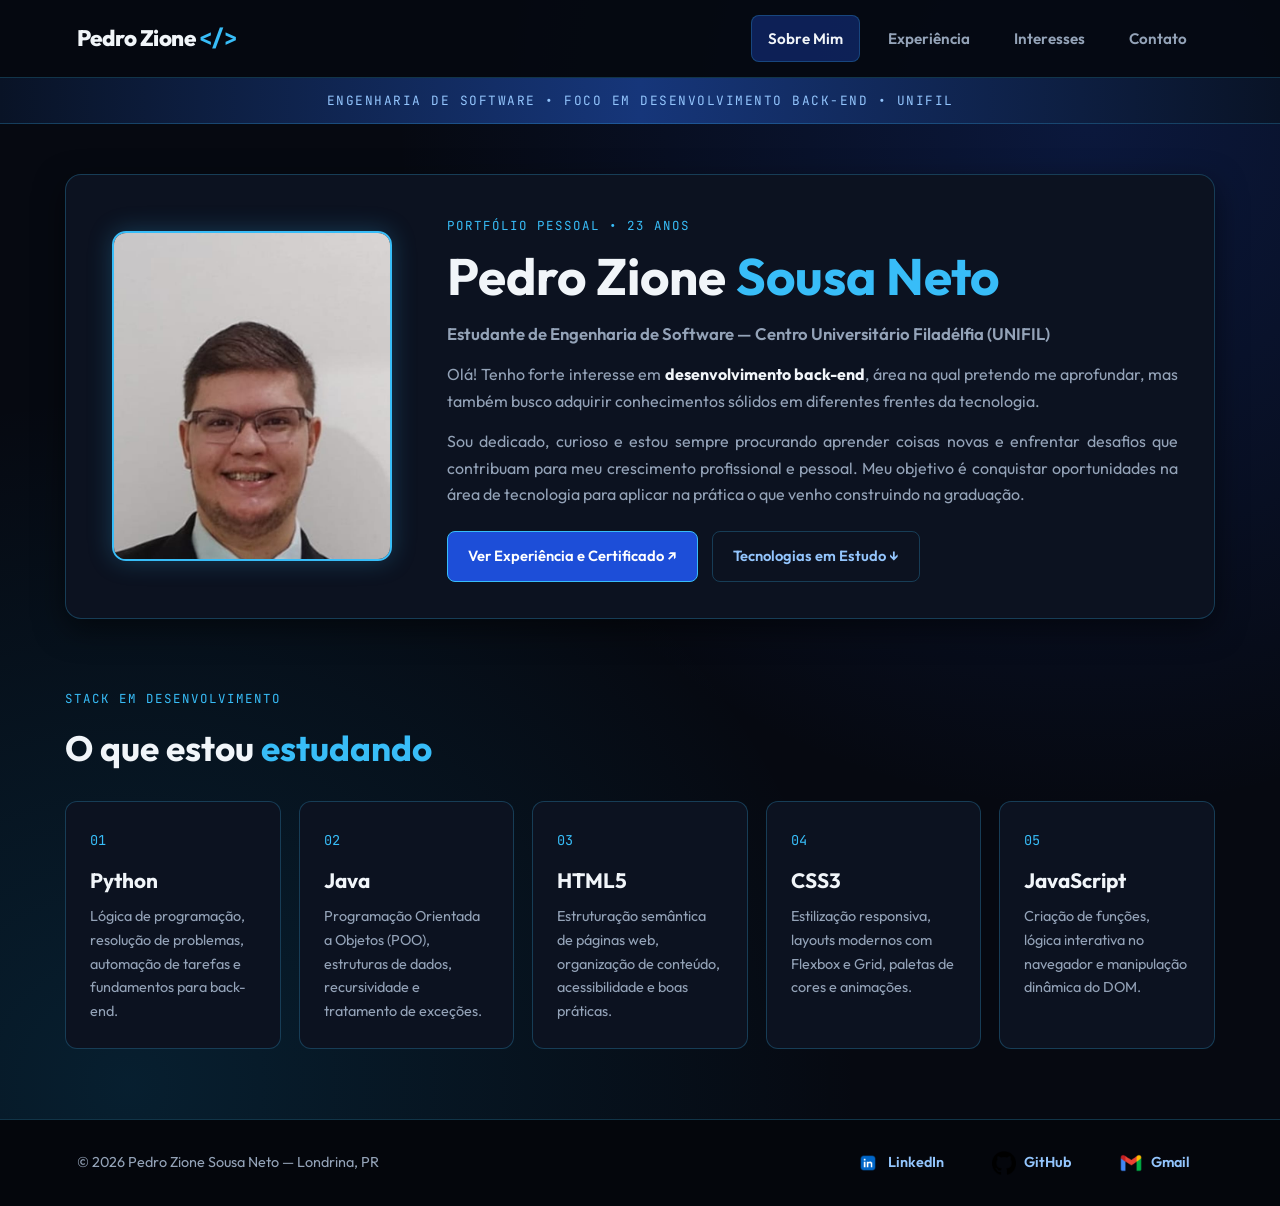
==== index.html @ 7f317144 "Add files via upload" ====
<!DOCTYPE html>
<html lang="pt-BR">

<head>
    <meta charset="UTF-8">
    <meta name="viewport" content="width=device-width, initial-scale=1.0">
    <meta name="description" content="Portfólio pessoal de Pedro Zione Sousa Neto, estudante de Engenharia de Software na UNIFIL.">
    <title>Sobre Mim | Pedro Zione</title>

    <link rel="preconnect" href="https://fonts.googleapis.com">
    <link rel="preconnect" href="https://fonts.gstatic.com" crossorigin>
    <link href="https://fonts.googleapis.com/css2?family=JetBrains+Mono:wght@400;700&family=Outfit:wght@400;600;700;800&display=swap" rel="stylesheet">

    <link rel="icon" href="Perfil.jpg">
    <link rel="stylesheet" href="style.css">
    <script src="script.js" defer></script>
</head>

<body>
    <header class="cabecalho">
        <a href="index.html" class="logo">Pedro Zione <span>&lt;/&gt;</span></a>

        <button class="menu-botao" onclick="alternarMenu()" aria-label="Abrir menu" aria-expanded="false">
            ☰ Menu
        </button>

        <nav id="menu" class="menu">
            <a href="index.html" class="ativo" aria-current="page">Sobre Mim</a>
            <a href="experiencia.html">Experiência</a>
            <a href="interesses.html">Interesses</a>
            <a href="#contato">Contato</a>
        </nav>
    </header>

    <div class="faixa">ENGENHARIA DE SOFTWARE • FOCO EM DESENVOLVIMENTO BACK-END • UNIFIL</div>

    <main>
        <section class="apresentacao animar">
            <div class="moldura-perfil">
                <img src="Perfil.jpg" alt="Foto de perfil de Pedro Zione Sousa Neto" class="foto-perfil">
            </div>

            <div class="texto-apresentacao">
                <span class="subtitulo">PORTFÓLIO PESSOAL • 23 ANOS</span>
                <h1>Pedro Zione <span>Sousa Neto</span></h1>
                <p class="destaque-curso">Estudante de Engenharia de Software — Centro Universitário Filadélfia (UNIFIL)</p>

                <p>
                    Olá! Tenho forte interesse em <strong>desenvolvimento back-end</strong>, área na qual pretendo me aprofundar, mas também busco adquirir conhecimentos sólidos em diferentes frentes da tecnologia.
                </p>
                <p>
                    Sou dedicado, curioso e estou sempre procurando aprender coisas novas e enfrentar desafios que contribuam para meu crescimento profissional e pessoal. Meu objetivo é conquistar oportunidades na área de tecnologia para aplicar na prática o que venho construindo na graduação.
                </p>

                <div class="botoes-acao">
                    <a href="experiencia.html" class="botao-principal">Ver Experiência e Certificado ↗</a>
                    <a href="#tecnologias" class="botao-secundario">Tecnologias em Estudo ↓</a>
                </div>
            </div>
        </section>

        <section id="tecnologias" class="secao-tecnologias animar">
            <span class="subtitulo">STACK EM DESENVOLVIMENTO</span>
            <h2>O que estou <span>estudando</span></h2>

            <div class="grade-tecnologias">
                <article class="card-tech">
                    <span class="numero-tech">01</span>
                    <h3>Python</h3>
                    <p>Lógica de programação, resolução de problemas, automação de tarefas e fundamentos para back-end.</p>
                </article>

                <article class="card-tech">
                    <span class="numero-tech">02</span>
                    <h3>Java</h3>
                    <p>Programação Orientada a Objetos (POO), estruturas de dados, recursividade e tratamento de exceções.</p>
                </article>

                <article class="card-tech">
                    <span class="numero-tech">03</span>
                    <h3>HTML5</h3>
                    <p>Estruturação semântica de páginas web, organização de conteúdo, acessibilidade e boas práticas.</p>
                </article>

                <article class="card-tech">
                    <span class="numero-tech">04</span>
                    <h3>CSS3</h3>
                    <p>Estilização responsiva, layouts modernos com Flexbox e Grid, paletas de cores e animações.</p>
                </article>

                <article class="card-tech">
                    <span class="numero-tech">05</span>
                    <h3>JavaScript</h3>
                    <p>Criação de funções, lógica interativa no navegador e manipulação dinâmica do DOM.</p>
                </article>
            </div>
        </section>
    </main>

    <footer class="rodape" id="contato">
        <div class="info-rodape">
            <p>© <span id="ano">2026</span> Pedro Zione Sousa Neto — Londrina, PR</p>
        </div>

        <div class="redes-sociais">
            <a href="https://www.linkedin.com/in/pedro-sousa-694192452/" target="_blank" rel="noopener noreferrer" title="LinkedIn">
                <img src="linkedin-logo-linkedin-icon-transparent-free-png.webp" alt="Ícone do LinkedIn">
                <span>LinkedIn</span>
            </a>

            <a href="https://github.com/pedroz157" target="_blank" rel="noopener noreferrer" title="GitHub">
                <img src="Github.png" alt="Ícone do GitHub">
                <span>GitHub</span>
            </a>

            <a href="https://mail.google.com/mail/?view=cm&fs=1&to=pedrozionesousaneto4@gmail.com" target="_blank" rel="noopener noreferrer" title="Enviar e-mail pelo Gmail">
                <img src="gmail.png" alt="Ícone do Gmail">
                <span>Gmail</span>
            </a>
        </div>
    </footer>
</body>

</html>
---- style.css ----
/* =========================================================
   PALETA DE CORES (AZUL E PRETO) E CONFIGURAÇÕES GERAIS
   Baseado nos conceitos apresentados nos trabalhos de referência
   ========================================================= */

   :root {
    --preto-fundo: #060911;
    --preto-card: #0c1220;
    --azul-escuro: #101b33;
    --azul-medio: #1d4ed8;
    --azul-brilho: #38bdf8;
    --azul-suave: #93c5fd;
    --texto-principal: #f1f5f9;
    --texto-secundario: #94a3b8;
    --borda-azul: rgba(56, 189, 248, 0.25);
}

* {
    margin: 0;
    padding: 0;
    box-sizing: border-box;
}

html {
    scroll-behavior: smooth;
}

body {
    min-height: 100vh;
    display: flex;
    flex-direction: column;
    background:
        radial-gradient(ellipse at 85% 10%, rgba(29, 78, 216, 0.22) 0%, transparent 45%),
        radial-gradient(ellipse at 10% 90%, rgba(14, 165, 233, 0.14) 0%, transparent 45%),
        var(--preto-fundo);
    color: var(--texto-principal);
    font-family: 'Outfit', Arial, sans-serif;
    line-height: 1.65;
    overflow-x: hidden;
}

/* =========================================================
   CABEÇALHO E MENU PADRONIZADO
   ========================================================= */

.cabecalho {
    width: 100%;
    min-height: 75px;
    padding: 15px 6%;
    background-color: rgba(6, 9, 17, 0.92);
    border-bottom: 1px solid var(--borda-azul);
    display: flex;
    align-items: center;
    justify-content: space-between;
    position: sticky;
    top: 0;
    z-index: 10;
}

.logo {
    font-size: 1.4rem;
    font-weight: 800;
    color: var(--texto-principal);
    text-decoration: none;
    letter-spacing: -0.5px;
}

.logo span {
    color: var(--azul-brilho);
    font-family: 'JetBrains Mono', monospace;
}

.menu {
    display: flex;
    align-items: center;
    gap: 12px;
}

.menu a {
    color: var(--texto-secundario);
    text-decoration: none;
    font-size: 0.95rem;
    font-weight: 600;
    padding: 10px 16px;
    border-radius: 8px;
    transition: all 0.3s ease;
}

.menu a:hover,
.menu a.ativo,
.menu a[aria-current="page"] {
    color: var(--texto-principal);
    background-color: rgba(29, 78, 216, 0.35);
    border: 1px solid var(--borda-azul);
}

.menu-botao {
    display: none;
    background-color: var(--azul-escuro);
    color: var(--texto-principal);
    border: 1px solid var(--borda-azul);
    padding: 8px 14px;
    border-radius: 8px;
    font-size: 1rem;
    cursor: pointer;
}

.faixa {
    background: linear-gradient(90deg, #091326, #16367a, #091326);
    color: var(--azul-suave);
    text-align: center;
    padding: 12px 16px;
    font-family: 'JetBrains Mono', monospace;
    font-size: 0.8rem;
    letter-spacing: 1.5px;
    border-bottom: 1px solid var(--borda-azul);
}

/* =========================================================
   CONTEÚDO PRINCIPAL
   ========================================================= */

main {
    flex: 1;
    width: min(1150px, 90%);
    margin: 50px auto 70px;
}

.subtitulo {
    display: inline-block;
    font-family: 'JetBrains Mono', monospace;
    font-size: 0.78rem;
    letter-spacing: 2px;
    color: var(--azul-brilho);
    margin-bottom: 10px;
}

h1 {
    font-size: clamp(2.1rem, 4.5vw, 3.2rem);
    line-height: 1.15;
    margin-bottom: 14px;
}

h1 span,
h2 span {
    color: var(--azul-brilho);
}

h2 {
    font-size: clamp(1.6rem, 3vw, 2.2rem);
    margin-bottom: 24px;
}

/* =========================================================
   PÁGINA 1: SOBRE MIM E TECNOLOGIAS
   ========================================================= */

.apresentacao {
    display: grid;
    grid-template-columns: 300px 1fr;
    gap: 45px;
    align-items: center;
    background-color: var(--preto-card);
    border: 1px solid var(--borda-azul);
    border-radius: 16px;
    padding: 36px;
    box-shadow: 0 10px 30px rgba(0, 0, 0, 0.5);
}

.moldura-perfil {
    width: 280px;
    height: 330px;
    margin: auto;
    border-radius: 14px;
    overflow: hidden;
    border: 2px solid var(--azul-brilho);
    box-shadow: 0 0 25px rgba(56, 189, 248, 0.25);
}

.foto-perfil {
    width: 100%;
    height: 100%;
    object-fit: cover;
    object-position: center top;
    display: block;
    transition: transform 0.35s ease;
}

.foto-perfil:hover {
    transform: scale(1.03);
}

.destaque-curso {
    color: var(--azul-suave);
    font-weight: 600;
    margin-bottom: 16px;
    font-size: 1.05rem;
}

.texto-apresentacao p {
    color: var(--texto-secundario);
    margin-bottom: 14px;
    text-align: justify;
}

.texto-apresentacao strong {
    color: var(--texto-principal);
}

.botoes-acao {
    display: flex;
    flex-wrap: wrap;
    gap: 14px;
    margin-top: 24px;
}

.botao-principal,
.botao-secundario {
    display: inline-block;
    padding: 12px 20px;
    border-radius: 8px;
    font-size: 0.92rem;
    font-weight: 600;
    text-decoration: none;
    cursor: pointer;
    transition: all 0.3s ease;
}

.botao-principal {
    background-color: var(--azul-medio);
    color: white;
    border: 1px solid var(--azul-brilho);
}

.botao-principal:hover {
    background-color: var(--azul-brilho);
    color: var(--preto-fundo);
    transform: translateY(-3px);
}

.botao-secundario {
    background-color: transparent;
    color: var(--azul-suave);
    border: 1px solid var(--borda-azul);
}

.botao-secundario:hover {
    border-color: var(--azul-brilho);
    color: white;
    transform: translateY(-3px);
}

/* TECNOLOGIAS */

.secao-tecnologias {
    margin-top: 65px;
}

.grade-tecnologias {
    display: grid;
    grid-template-columns: repeat(auto-fit, minmax(200px, 1fr));
    gap: 18px;
}

.card-tech {
    background-color: var(--preto-card);
    border: 1px solid var(--borda-azul);
    border-radius: 12px;
    padding: 24px;
    transition: transform 0.3s ease, border-color 0.3s ease;
}

.card-tech:hover {
    transform: translateY(-6px);
    border-color: var(--azul-brilho);
}

.numero-tech {
    font-family: 'JetBrains Mono', monospace;
    color: var(--azul-brilho);
    font-size: 0.85rem;
}

.card-tech h3 {
    font-size: 1.3rem;
    margin: 10px 0 8px;
    color: var(--texto-principal);
}

.card-tech p {
    color: var(--texto-secundario);
    font-size: 0.9rem;
}

/* =========================================================
   PÁGINA 2: EXPERIÊNCIA PROFISSIONAL E CERTIFICADO
   ========================================================= */

.cabecalho-pagina {
    margin-bottom: 40px;
}

.descricao-pagina {
    color: var(--texto-secundario);
    max-width: 720px;
    font-size: 1.05rem;
}

.grade-experiencias {
    display: grid;
    grid-template-columns: repeat(2, 1fr);
    gap: 24px;
}

.card-experiencia {
    background-color: var(--preto-card);
    border: 1px solid var(--borda-azul);
    border-radius: 14px;
    padding: 28px;
    transition: transform 0.3s ease, border-color 0.3s ease;
}

.card-experiencia:hover {
    transform: translateY(-5px);
    border-color: var(--azul-brilho);
}

.destaque-atual {
    border-left: 4px solid var(--azul-brilho);
}

.topo-cargo {
    display: flex;
    justify-content: space-between;
    align-items: center;
    margin-bottom: 14px;
}

.badge-atual,
.badge-anterior {
    font-family: 'JetBrains Mono', monospace;
    font-size: 0.72rem;
    padding: 4px 10px;
    border-radius: 6px;
    font-weight: 700;
}

.badge-atual {
    background-color: rgba(56, 189, 248, 0.2);
    color: var(--azul-brilho);
    border: 1px solid var(--azul-brilho);
}

.badge-anterior {
    background-color: rgba(148, 163, 184, 0.15);
    color: var(--texto-secundario);
}

.periodo {
    font-size: 0.85rem;
    color: var(--azul-suave);
}

.card-experiencia h2 {
    font-size: 1.45rem;
    margin-bottom: 4px;
}

.card-experiencia h3 {
    font-size: 1rem;
    color: var(--azul-brilho);
    font-weight: 600;
    margin-bottom: 14px;
}

.resumo-cargo {
    color: var(--texto-secundario);
    font-size: 0.94rem;
    margin-bottom: 16px;
    text-align: justify;
}

.lista-atividades {
    padding-left: 20px;
    color: var(--texto-principal);
    font-size: 0.92rem;
}

.lista-atividades li {
    margin-bottom: 8px;
}

/* CERTIFICADO */

.secao-certificado {
    margin-top: 65px;
}

.card-certificado {
    display: grid;
    grid-template-columns: 380px 1fr;
    gap: 32px;
    align-items: center;
    background-color: var(--preto-card);
    border: 1px solid var(--borda-azul);
    border-radius: 14px;
    padding: 28px;
}

.area-imagem-certificado {
    width: 100%;
    height: 260px;
    background-color: #05080f;
    border: 1px solid var(--borda-azul);
    border-radius: 10px;
    overflow: hidden;
    display: flex;
    align-items: center;
    justify-content: center;
}

.area-imagem-certificado img {
    width: 100%;
    height: 100%;
    object-fit: contain;
    transition: transform 0.3s ease;
}

.area-imagem-certificado img:hover {
    transform: scale(1.03);
}

.tag-evento {
    font-family: 'JetBrains Mono', monospace;
    font-size: 0.75rem;
    color: var(--azul-brilho);
}

.info-certificado h3 {
    font-size: 1.4rem;
    margin: 8px 0 12px;
}

.info-certificado p {
    color: var(--texto-secundario);
    margin-bottom: 12px;
    text-align: justify;
}

.detalhe-certificado {
    color: var(--azul-suave);
    font-size: 0.9rem;
}

/* ADICIONAL: Estilização da janela modal para ampliar o certificado */
.modal-certificado {
    display: none;
    position: fixed;
    inset: 0;
    background-color: rgba(0, 0, 0, 0.88);
    z-index: 100;
    justify-content: center;
    align-items: center;
    padding: 20px;
}

.modal-conteudo {
    max-width: 900px;
    width: 100%;
    display: flex;
    flex-direction: column;
    align-items: flex-end;
    gap: 12px;
}

.modal-conteudo img {
    width: 100%;
    max-height: 82vh;
    object-fit: contain;
    border: 2px solid var(--azul-brilho);
    border-radius: 10px;
    background-color: white;
}

.botao-fechar-modal {
    background-color: var(--azul-medio);
    color: white;
    border: 1px solid var(--azul-brilho);
    padding: 8px 16px;
    border-radius: 8px;
    font-weight: 700;
    cursor: pointer;
}

/* =========================================================
   PÁGINA 3: HOBBIES E AUTORES (FOTOS PADRONIZADAS)
   ========================================================= */

.grade-hobbies {
    display: grid;
    grid-template-columns: repeat(3, 1fr);
    gap: 24px;
}

.card-hobby {
    background-color: var(--preto-card);
    border: 1px solid var(--borda-azul);
    border-radius: 14px;
    overflow: hidden;
    display: flex;
    flex-direction: column;
    transition: transform 0.3s ease, border-color 0.3s ease;
}

.card-hobby:hover,
.card-autor:hover {
    transform: translateY(-6px);
    border-color: var(--azul-brilho);
}

/* Caixa com altura fixa e object-fit para padronizar todas as capas/artes */
.caixa-imagem-padrao {
    width: 100%;
    height: 320px;
    background-color: #04070e;
    border-bottom: 1px solid var(--borda-azul);
    overflow: hidden;
}

.caixa-imagem-padrao img {
    width: 100%;
    height: 100%;
    object-fit: cover;
    object-position: center;
    display: block;
    transition: transform 0.4s ease;
}

.card-hobby:hover .caixa-imagem-padrao img {
    transform: scale(1.04);
}

.conteudo-hobby {
    padding: 22px;
    flex: 1;
}

.categoria-hobby {
    display: block;
    font-family: 'JetBrains Mono', monospace;
    font-size: 0.72rem;
    color: var(--azul-brilho);
    margin-bottom: 6px;
}

.conteudo-hobby h3,
.conteudo-autor h3 {
    font-size: 1.35rem;
    margin-bottom: 10px;
    color: var(--texto-principal);
}

.conteudo-hobby p,
.conteudo-autor p {
    color: var(--texto-secundario);
    font-size: 0.92rem;
    text-align: justify;
}

/* AUTORES FAVORITOS */

.secao-autores {
    margin-top: 65px;
}

.grade-autores {
    display: grid;
    grid-template-columns: repeat(2, 1fr);
    gap: 24px;
}

.card-autor {
    display: grid;
    grid-template-columns: 180px 1fr;
    gap: 22px;
    align-items: center;
    background-color: var(--preto-card);
    border: 1px solid var(--borda-azul);
    border-radius: 14px;
    padding: 22px;
    transition: transform 0.3s ease, border-color 0.3s ease;
}

/* Caixa padronizada para fotos de autores */
.caixa-imagem-autor {
    width: 180px;
    height: 220px;
    border-radius: 10px;
    overflow: hidden;
    border: 1px solid var(--borda-azul);
    background-color: #04070e;
}

.caixa-imagem-autor img {
    width: 100%;
    height: 100%;
    object-fit: cover;
    object-position: center top;
    display: block;
}

/* =========================================================
   RODAPÉ PADRONIZADO
   ========================================================= */

.rodape {
    background-color: #04060c;
    border-top: 1px solid var(--borda-azul);
    padding: 24px 6%;
    display: flex;
    justify-content: space-between;
    align-items: center;
    flex-wrap: wrap;
    gap: 20px;
}

.info-rodape p {
    color: var(--texto-secundario);
    font-size: 0.9rem;
}

.redes-sociais {
    display: flex;
    align-items: center;
    gap: 22px;
    flex-wrap: wrap;
}

.redes-sociais a {
    display: inline-flex;
    align-items: center;
    gap: 8px;
    color: var(--azul-suave);
    text-decoration: none;
    font-size: 0.9rem;
    font-weight: 600;
    padding: 6px 12px;
    border-radius: 8px;
    border: 1px solid transparent;
    transition: all 0.25s ease;
}

.redes-sociais a:hover {
    color: white;
    background-color: rgba(29, 78, 216, 0.25);
    border-color: var(--borda-azul);
    transform: translateY(-3px);
}

.redes-sociais img {
    width: 24px;
    height: 24px;
    object-fit: contain;
}

/* =========================================================
   ANIMAÇÕES
   ========================================================= */

.animar {
    animation: surgir 0.7s ease both;
}

@keyframes surgir {
    from {
        opacity: 0;
        transform: translateY(20px);
    }

    to {
        opacity: 1;
        transform: translateY(0);
    }
}

/* =========================================================
   RESPONSIVIDADE
   ========================================================= */

@media (max-width: 960px) {
    .apresentacao {
        grid-template-columns: 1fr;
        text-align: center;
    }

    .botoes-acao {
        justify-content: center;
    }

    .grade-experiencias,
    .grade-hobbies,
    .grade-autores,
    .card-certificado {
        grid-template-columns: 1fr;
    }
}

@media (max-width: 700px) {
    .cabecalho {
        flex-wrap: wrap;
    }

    .menu-botao {
        display: block;
    }

    .menu {
        display: none;
        width: 100%;
        flex-direction: column;
        align-items: stretch;
        padding-top: 12px;
    }

    .menu.aberto {
        display: flex;
    }

    .menu a {
        text-align: center;
    }

    .moldura-perfil {
        width: 230px;
        height: 270px;
    }

    .card-autor {
        grid-template-columns: 1fr;
        text-align: center;
    }

    .caixa-imagem-autor {
        margin: auto;
    }

    .rodape {
        flex-direction: column;
        text-align: center;
    }

    .redes-sociais {
        justify-content: center;
    }
}
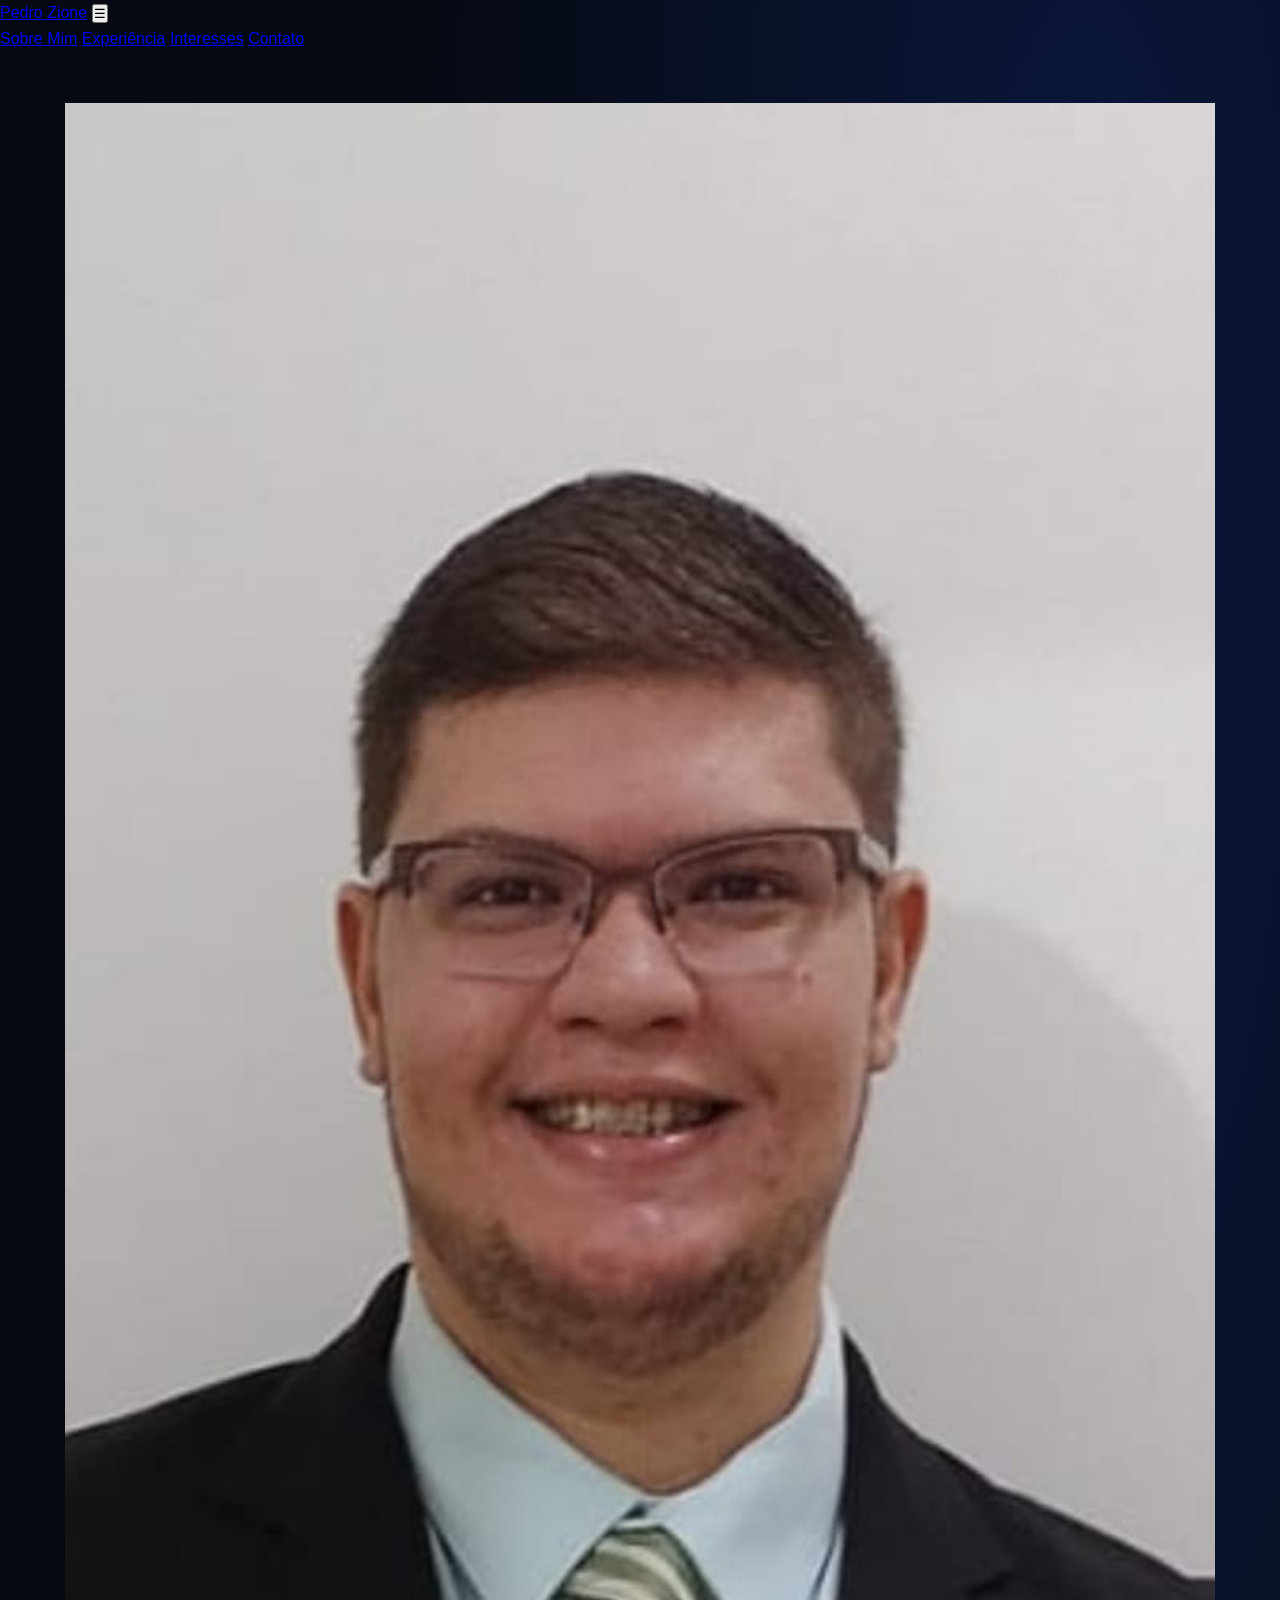
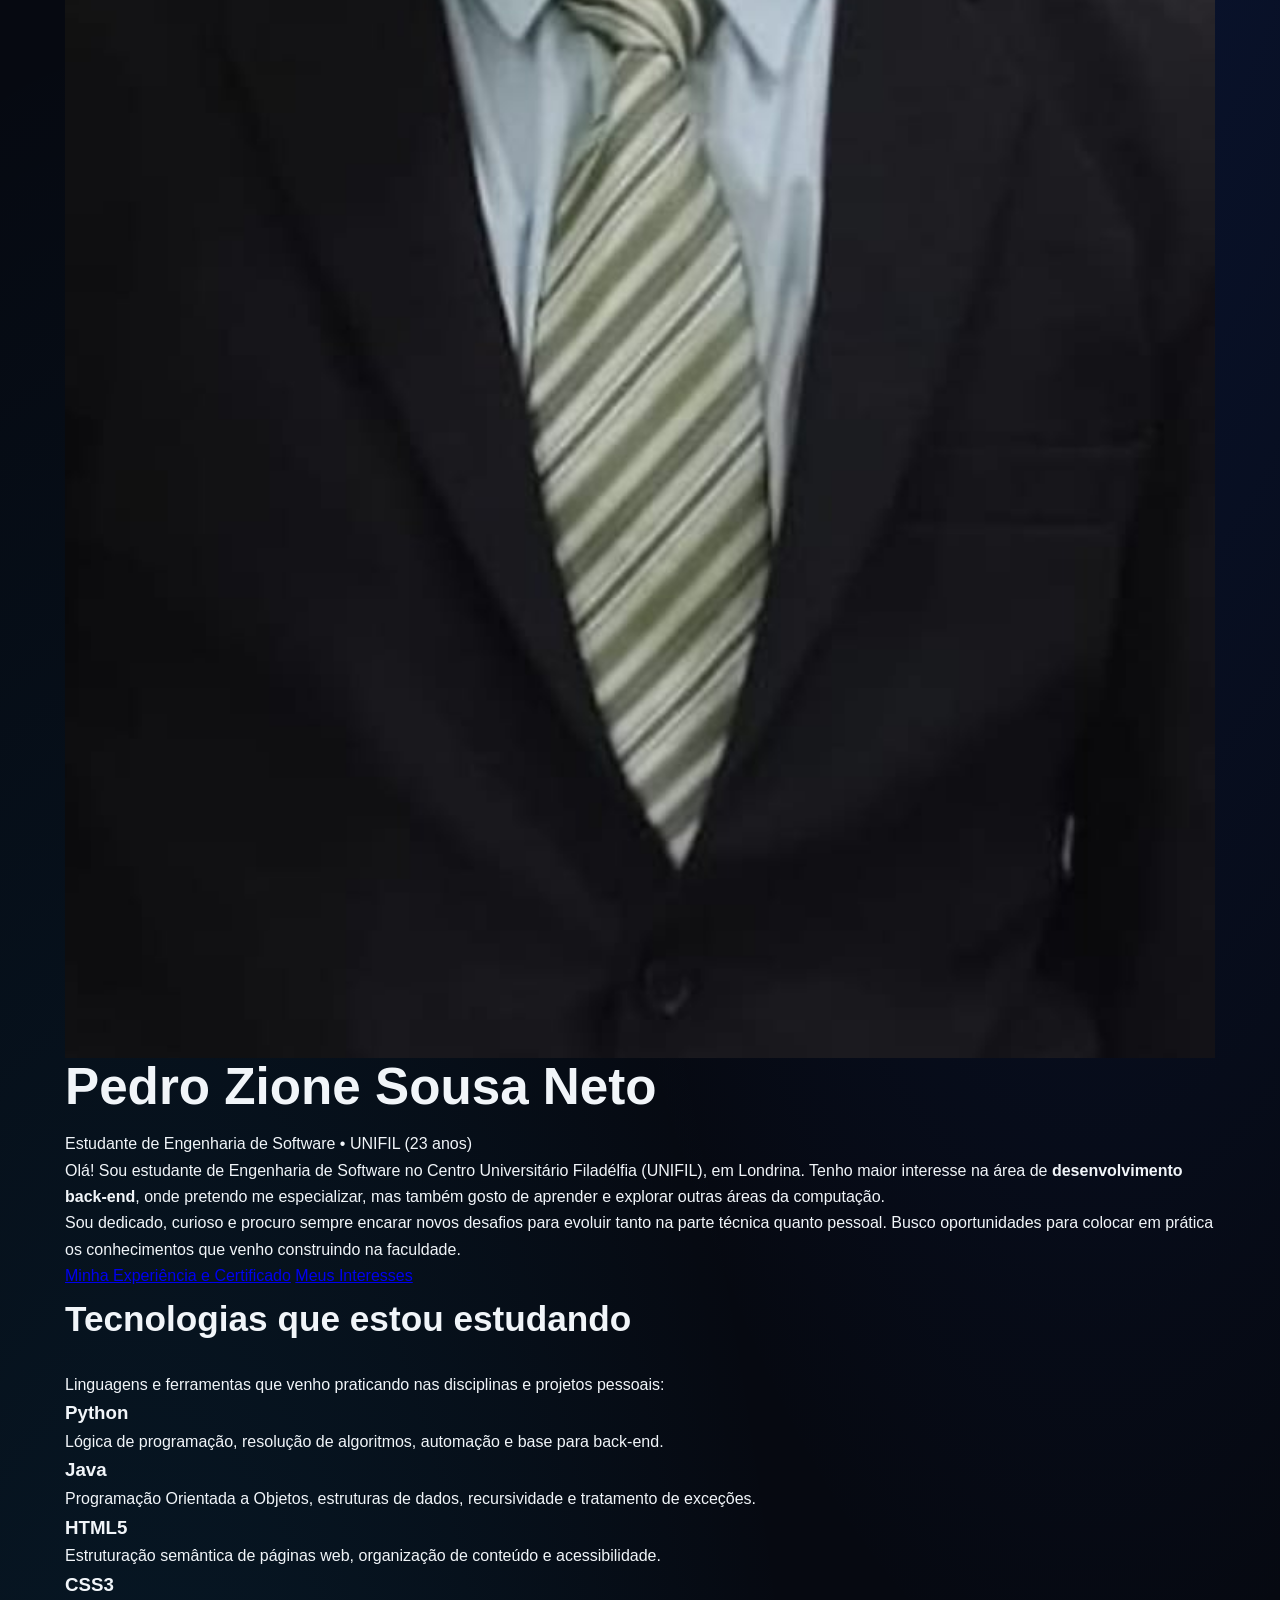
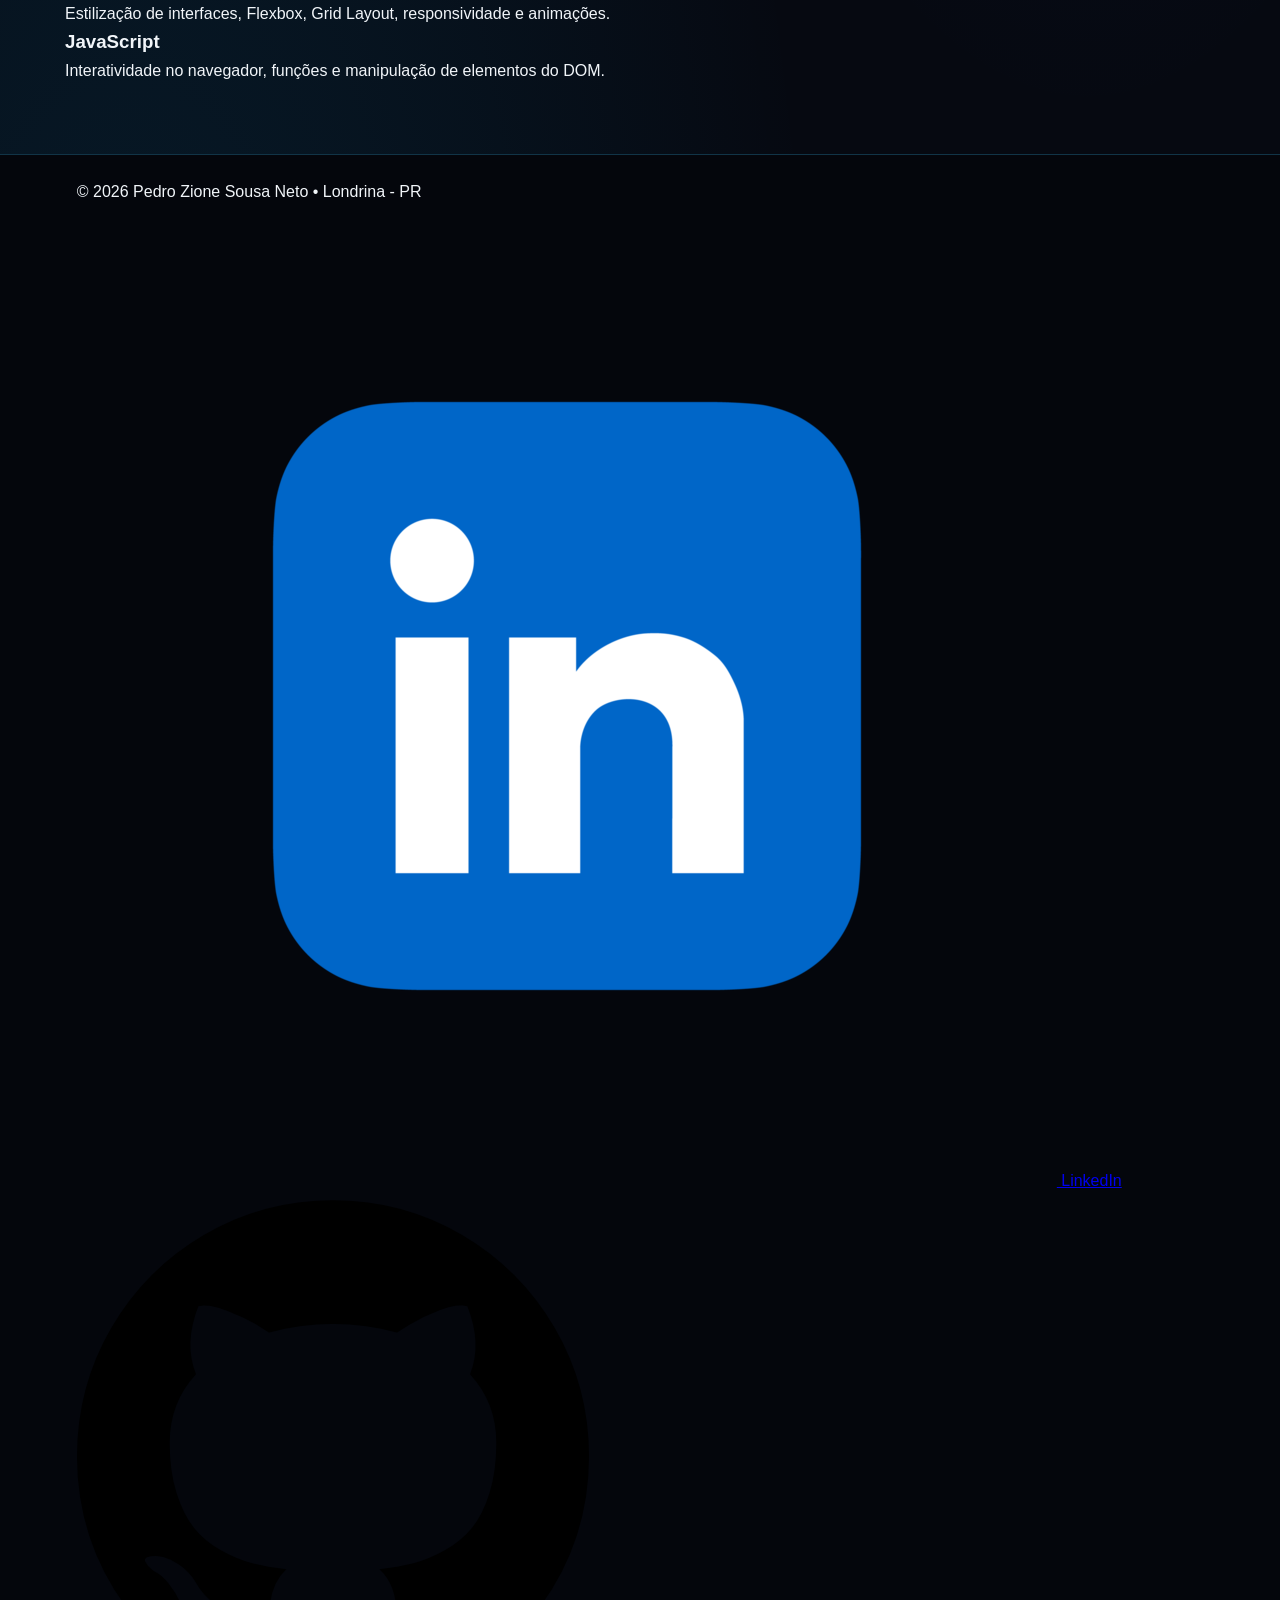
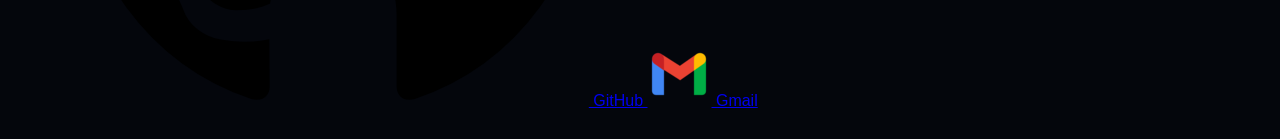
==== commit 84114b82: "Update index.html" ====
--- a/index.html
+++ b/index.html
@@ -4,121 +4,105 @@
 <head>
     <meta charset="UTF-8">
     <meta name="viewport" content="width=device-width, initial-scale=1.0">
-    <meta name="description" content="Portfólio pessoal de Pedro Zione Sousa Neto, estudante de Engenharia de Software na UNIFIL.">
-    <title>Sobre Mim | Pedro Zione</title>
-
-    <link rel="preconnect" href="https://fonts.googleapis.com">
-    <link rel="preconnect" href="https://fonts.gstatic.com" crossorigin>
-    <link href="https://fonts.googleapis.com/css2?family=JetBrains+Mono:wght@400;700&family=Outfit:wght@400;600;700;800&display=swap" rel="stylesheet">
-
+    <title>Pedro Zione - Portfólio</title>
     <link rel="icon" href="Perfil.jpg">
     <link rel="stylesheet" href="style.css">
     <script src="script.js" defer></script>
 </head>
 
 <body>
-    <header class="cabecalho">
-        <a href="index.html" class="logo">Pedro Zione <span>&lt;/&gt;</span></a>
+    <header class="topo">
+        <div class="container-topo">
+            <a href="index.html" class="nome-site">Pedro Zione</a>
 
-        <button class="menu-botao" onclick="alternarMenu()" aria-label="Abrir menu" aria-expanded="false">
-            ☰ Menu
-        </button>
+            <button class="btn-menu" onclick="alternarMenu()" aria-label="Abrir menu">☰</button>
 
-        <nav id="menu" class="menu">
-            <a href="index.html" class="ativo" aria-current="page">Sobre Mim</a>
-            <a href="experiencia.html">Experiência</a>
-            <a href="interesses.html">Interesses</a>
-            <a href="#contato">Contato</a>
-        </nav>
+            <nav id="menu" class="navegacao">
+                <a href="index.html" class="ativo">Sobre Mim</a>
+                <a href="experiencia.html">Experiência</a>
+                <a href="interesses.html">Interesses</a>
+                <a href="#contato">Contato</a>
+            </nav>
+        </div>
     </header>
 
-    <div class="faixa">ENGENHARIA DE SOFTWARE • FOCO EM DESENVOLVIMENTO BACK-END • UNIFIL</div>
+    <main class="conteudo">
+        <section class="bloco-sobre animar">
+            <img src="Perfil.jpg" alt="Foto de Pedro Zione Sousa Neto" class="foto-perfil">
 
-    <main>
-        <section class="apresentacao animar">
-            <div class="moldura-perfil">
-                <img src="Perfil.jpg" alt="Foto de perfil de Pedro Zione Sousa Neto" class="foto-perfil">
-            </div>
-
-            <div class="texto-apresentacao">
-                <span class="subtitulo">PORTFÓLIO PESSOAL • 23 ANOS</span>
-                <h1>Pedro Zione <span>Sousa Neto</span></h1>
-                <p class="destaque-curso">Estudante de Engenharia de Software — Centro Universitário Filadélfia (UNIFIL)</p>
+            <div class="info-sobre">
+                <h1>Pedro Zione Sousa Neto</h1>
+                <p class="curso">Estudante de Engenharia de Software • UNIFIL (23 anos)</p>
 
                 <p>
-                    Olá! Tenho forte interesse em <strong>desenvolvimento back-end</strong>, área na qual pretendo me aprofundar, mas também busco adquirir conhecimentos sólidos em diferentes frentes da tecnologia.
+                    Olá! Sou estudante de Engenharia de Software no Centro Universitário Filadélfia (UNIFIL), em Londrina. Tenho maior interesse na área de <strong>desenvolvimento back-end</strong>, onde pretendo me especializar, mas também gosto de aprender e explorar outras áreas da computação.
                 </p>
                 <p>
-                    Sou dedicado, curioso e estou sempre procurando aprender coisas novas e enfrentar desafios que contribuam para meu crescimento profissional e pessoal. Meu objetivo é conquistar oportunidades na área de tecnologia para aplicar na prática o que venho construindo na graduação.
+                    Sou dedicado, curioso e procuro sempre encarar novos desafios para evoluir tanto na parte técnica quanto pessoal. Busco oportunidades para colocar em prática os conhecimentos que venho construindo na faculdade.
                 </p>
 
-                <div class="botoes-acao">
-                    <a href="experiencia.html" class="botao-principal">Ver Experiência e Certificado ↗</a>
-                    <a href="#tecnologias" class="botao-secundario">Tecnologias em Estudo ↓</a>
+                <div class="links-rapidos">
+                    <a href="experiencia.html" class="botao">Minha Experiência e Certificado</a>
+                    <a href="interesses.html" class="botao-borda">Meus Interesses</a>
                 </div>
             </div>
         </section>
 
-        <section id="tecnologias" class="secao-tecnologias animar">
-            <span class="subtitulo">STACK EM DESENVOLVIMENTO</span>
-            <h2>O que estou <span>estudando</span></h2>
+        <section class="secao animar">
+            <h2>Tecnologias que estou estudando</h2>
+            <p class="texto-apoio">Linguagens e ferramentas que venho praticando nas disciplinas e projetos pessoais:</p>
 
-            <div class="grade-tecnologias">
-                <article class="card-tech">
-                    <span class="numero-tech">01</span>
+            <div class="lista-tech">
+                <div class="item-tech">
                     <h3>Python</h3>
-                    <p>Lógica de programação, resolução de problemas, automação de tarefas e fundamentos para back-end.</p>
-                </article>
+                    <p>Lógica de programação, resolução de algoritmos, automação e base para back-end.</p>
+                </div>
 
-                <article class="card-tech">
-                    <span class="numero-tech">02</span>
+                <div class="item-tech">
                     <h3>Java</h3>
-                    <p>Programação Orientada a Objetos (POO), estruturas de dados, recursividade e tratamento de exceções.</p>
-                </article>
+                    <p>Programação Orientada a Objetos, estruturas de dados, recursividade e tratamento de exceções.</p>
+                </div>
 
-                <article class="card-tech">
-                    <span class="numero-tech">03</span>
+                <div class="item-tech">
                     <h3>HTML5</h3>
-                    <p>Estruturação semântica de páginas web, organização de conteúdo, acessibilidade e boas práticas.</p>
-                </article>
+                    <p>Estruturação semântica de páginas web, organização de conteúdo e acessibilidade.</p>
+                </div>
 
-                <article class="card-tech">
-                    <span class="numero-tech">04</span>
+                <div class="item-tech">
                     <h3>CSS3</h3>
-                    <p>Estilização responsiva, layouts modernos com Flexbox e Grid, paletas de cores e animações.</p>
-                </article>
+                    <p>Estilização de interfaces, Flexbox, Grid Layout, responsividade e animações.</p>
+                </div>
 
-                <article class="card-tech">
-                    <span class="numero-tech">05</span>
+                <div class="item-tech">
                     <h3>JavaScript</h3>
-                    <p>Criação de funções, lógica interativa no navegador e manipulação dinâmica do DOM.</p>
-                </article>
+                    <p>Interatividade no navegador, funções e manipulação de elementos do DOM.</p>
+                </div>
             </div>
         </section>
     </main>
 
     <footer class="rodape" id="contato">
-        <div class="info-rodape">
-            <p>© <span id="ano">2026</span> Pedro Zione Sousa Neto — Londrina, PR</p>
-        </div>
+        <div class="container-rodape">
+            <p>© <span id="ano">2026</span> Pedro Zione Sousa Neto • Londrina - PR</p>
 
-        <div class="redes-sociais">
-            <a href="https://www.linkedin.com/in/pedro-sousa-694192452/" target="_blank" rel="noopener noreferrer" title="LinkedIn">
-                <img src="linkedin-logo-linkedin-icon-transparent-free-png.webp" alt="Ícone do LinkedIn">
-                <span>LinkedIn</span>
-            </a>
+            <div class="links-sociais">
+                <a href="https://www.linkedin.com/in/pedro-sousa-694192452/" target="_blank" rel="noopener noreferrer">
+                    <img src="linkedin-logo-linkedin-icon-transparent-free-png.webp" alt="LinkedIn">
+                    LinkedIn
+                </a>
 
-            <a href="https://github.com/pedroz157" target="_blank" rel="noopener noreferrer" title="GitHub">
-                <img src="Github.png" alt="Ícone do GitHub">
-                <span>GitHub</span>
-            </a>
+                <a href="https://github.com/pedroz157" target="_blank" rel="noopener noreferrer">
+                    <img src="Github.png" alt="GitHub">
+                    GitHub
+                </a>
 
-            <a href="https://mail.google.com/mail/?view=cm&fs=1&to=pedrozionesousaneto4@gmail.com" target="_blank" rel="noopener noreferrer" title="Enviar e-mail pelo Gmail">
-                <img src="gmail.png" alt="Ícone do Gmail">
-                <span>Gmail</span>
-            </a>
+                <a href="https://mail.google.com/mail/?view=cm&fs=1&to=pedrozionesousaneto4@gmail.com" target="_blank" rel="noopener noreferrer">
+                    <img src="gmail.png" alt="Gmail">
+                    Gmail
+                </a>
+            </div>
         </div>
     </footer>
 </body>
 
-</html>+</html>
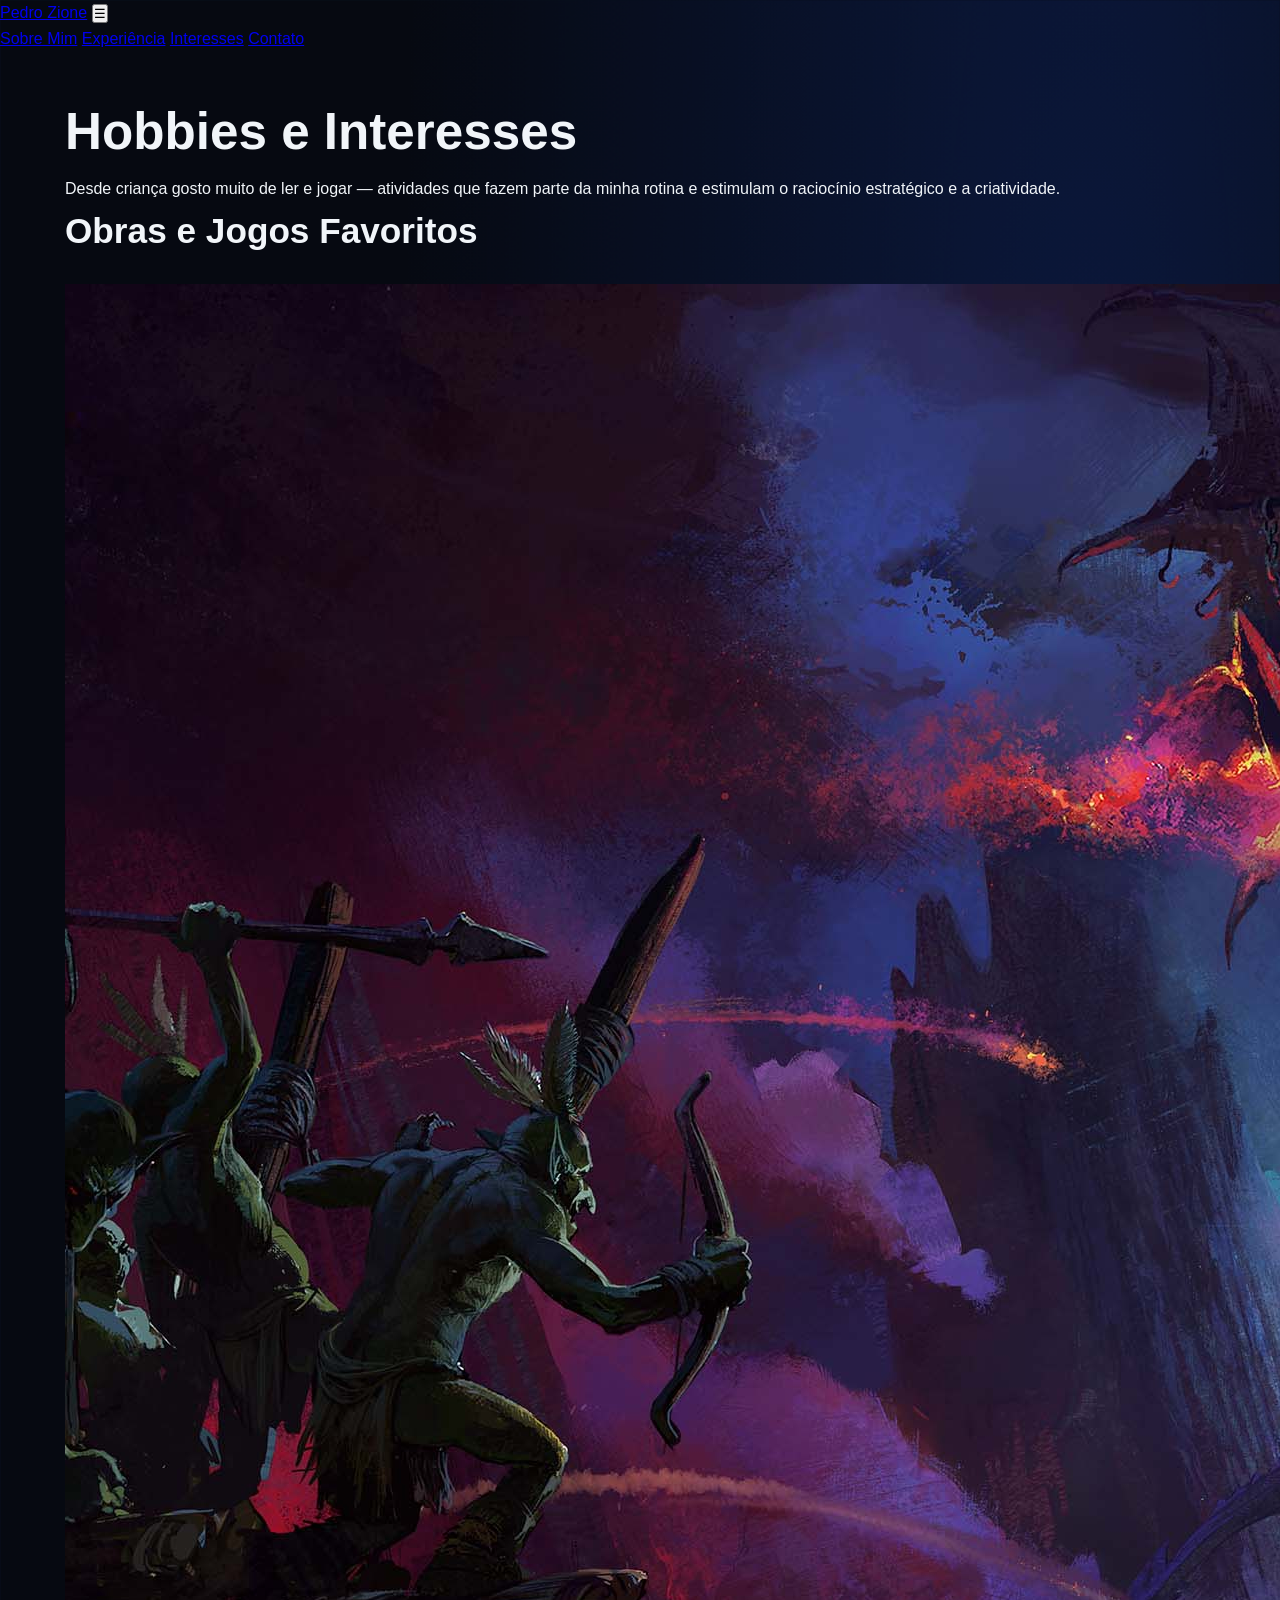
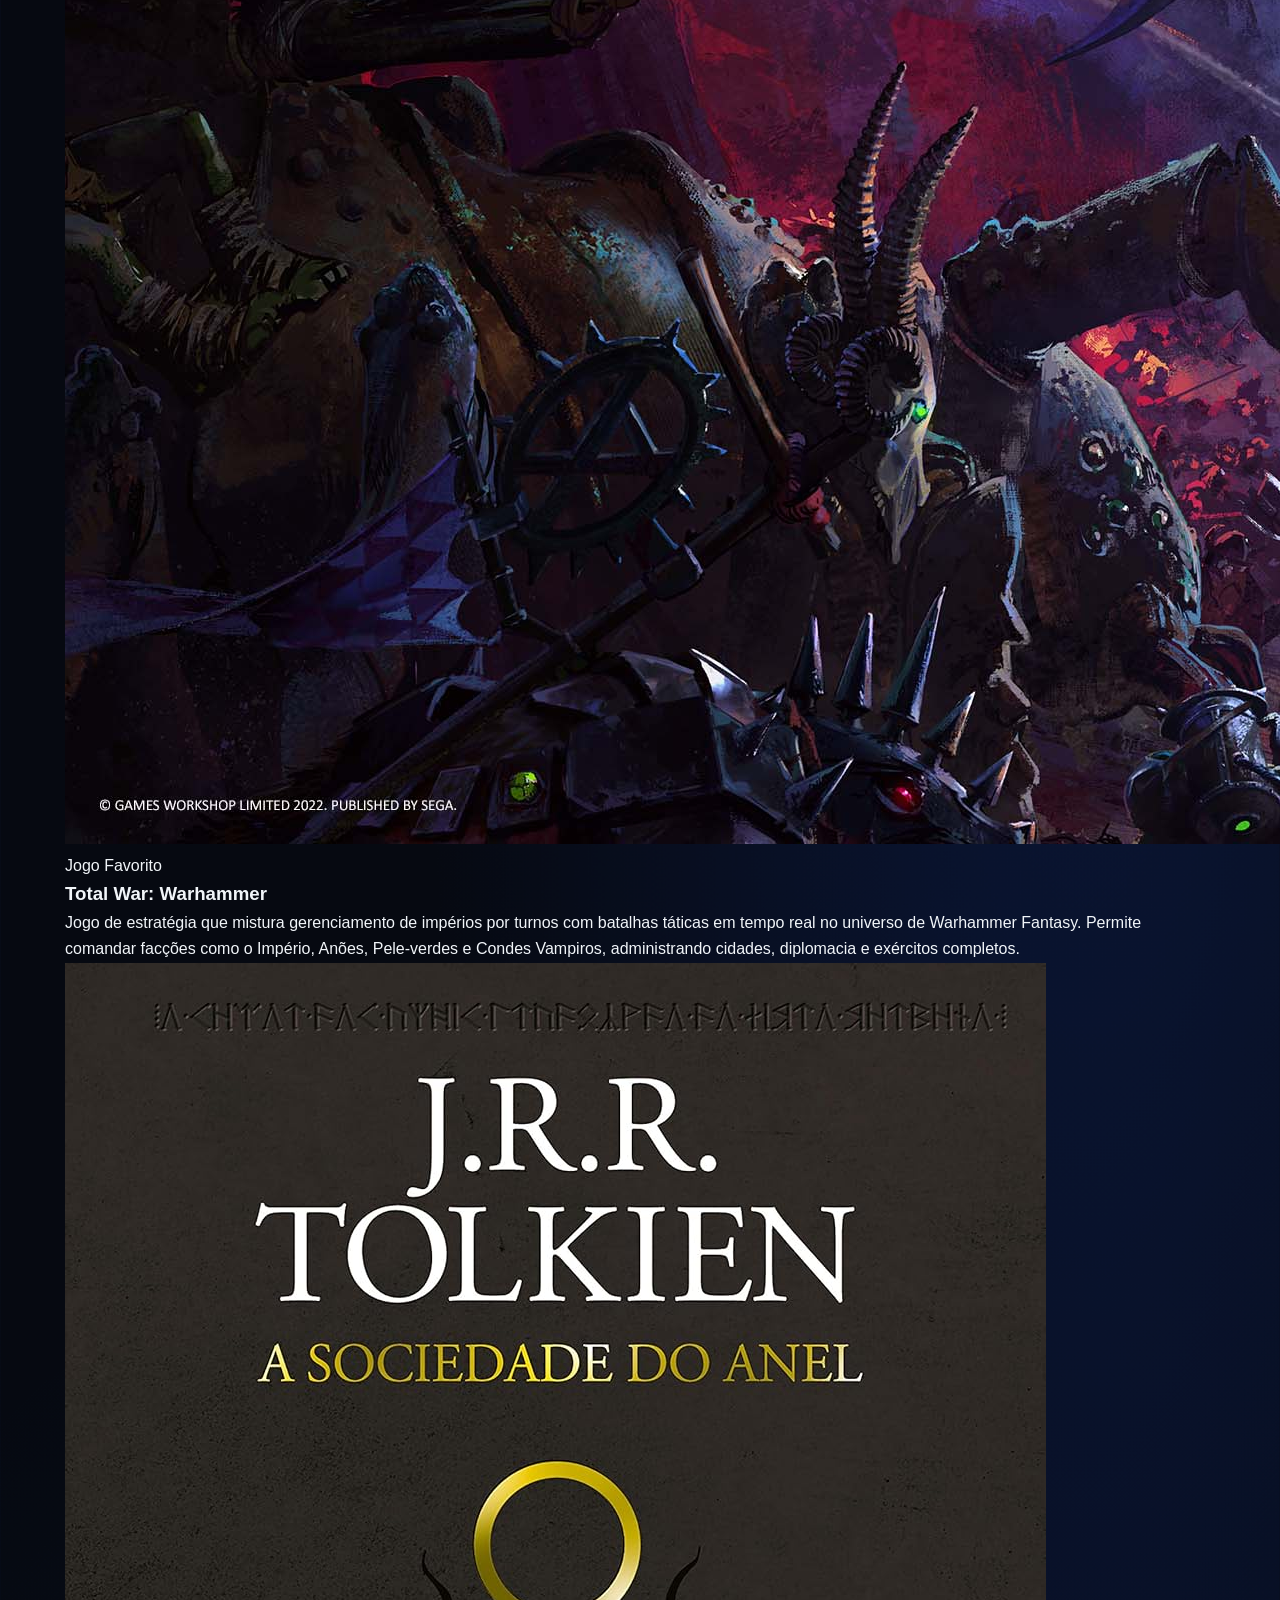
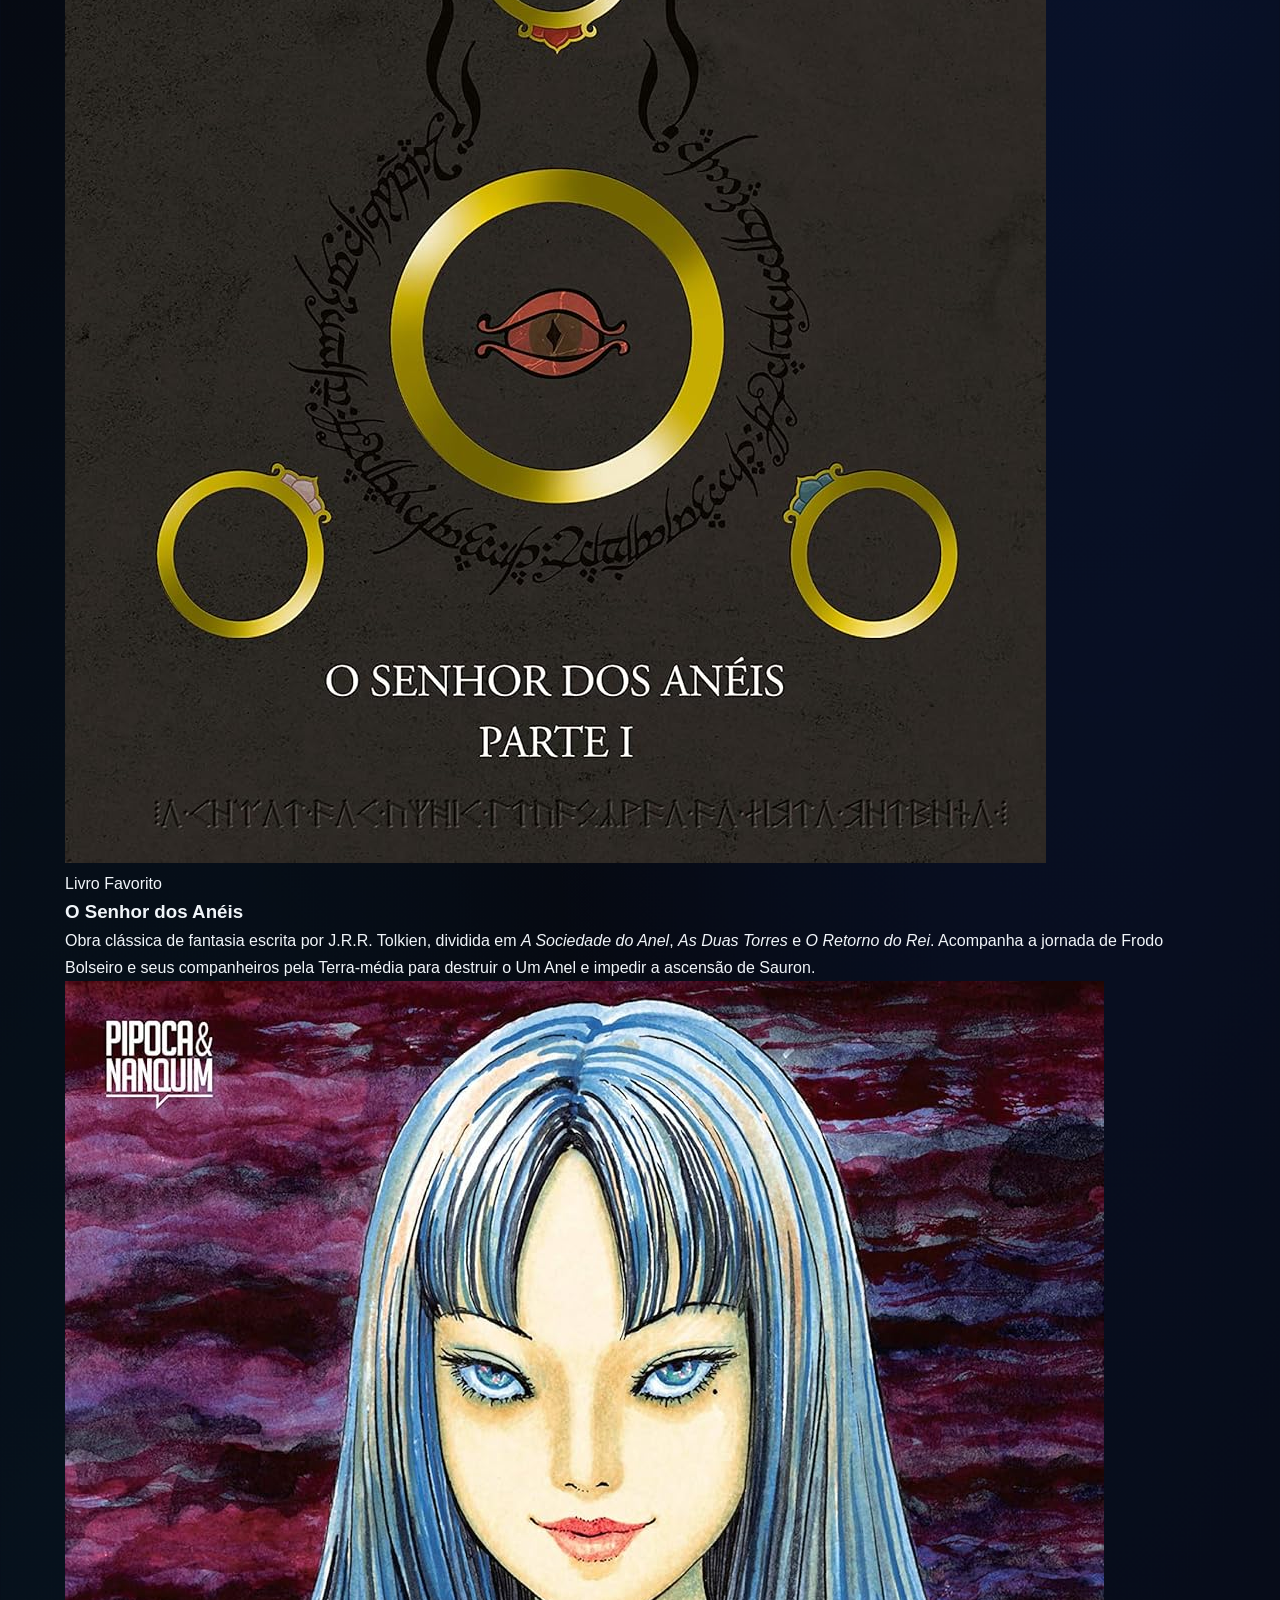
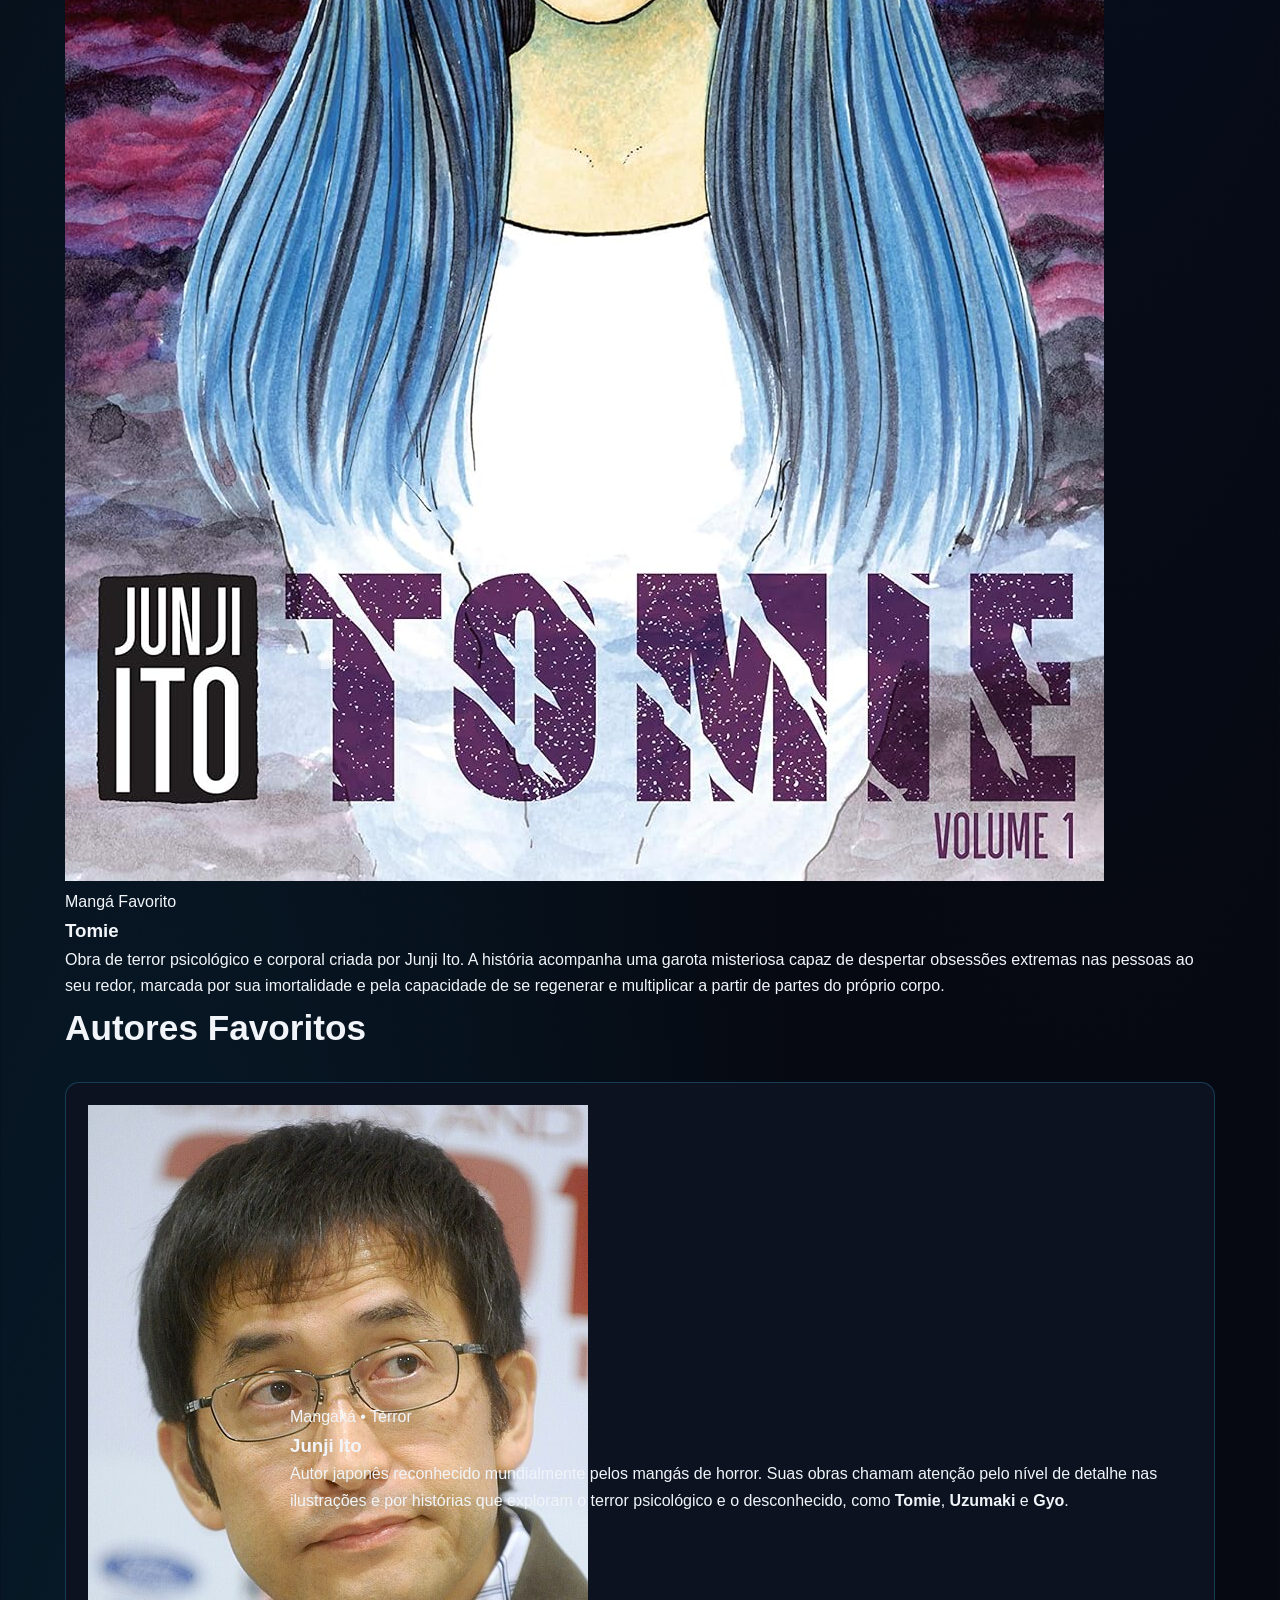
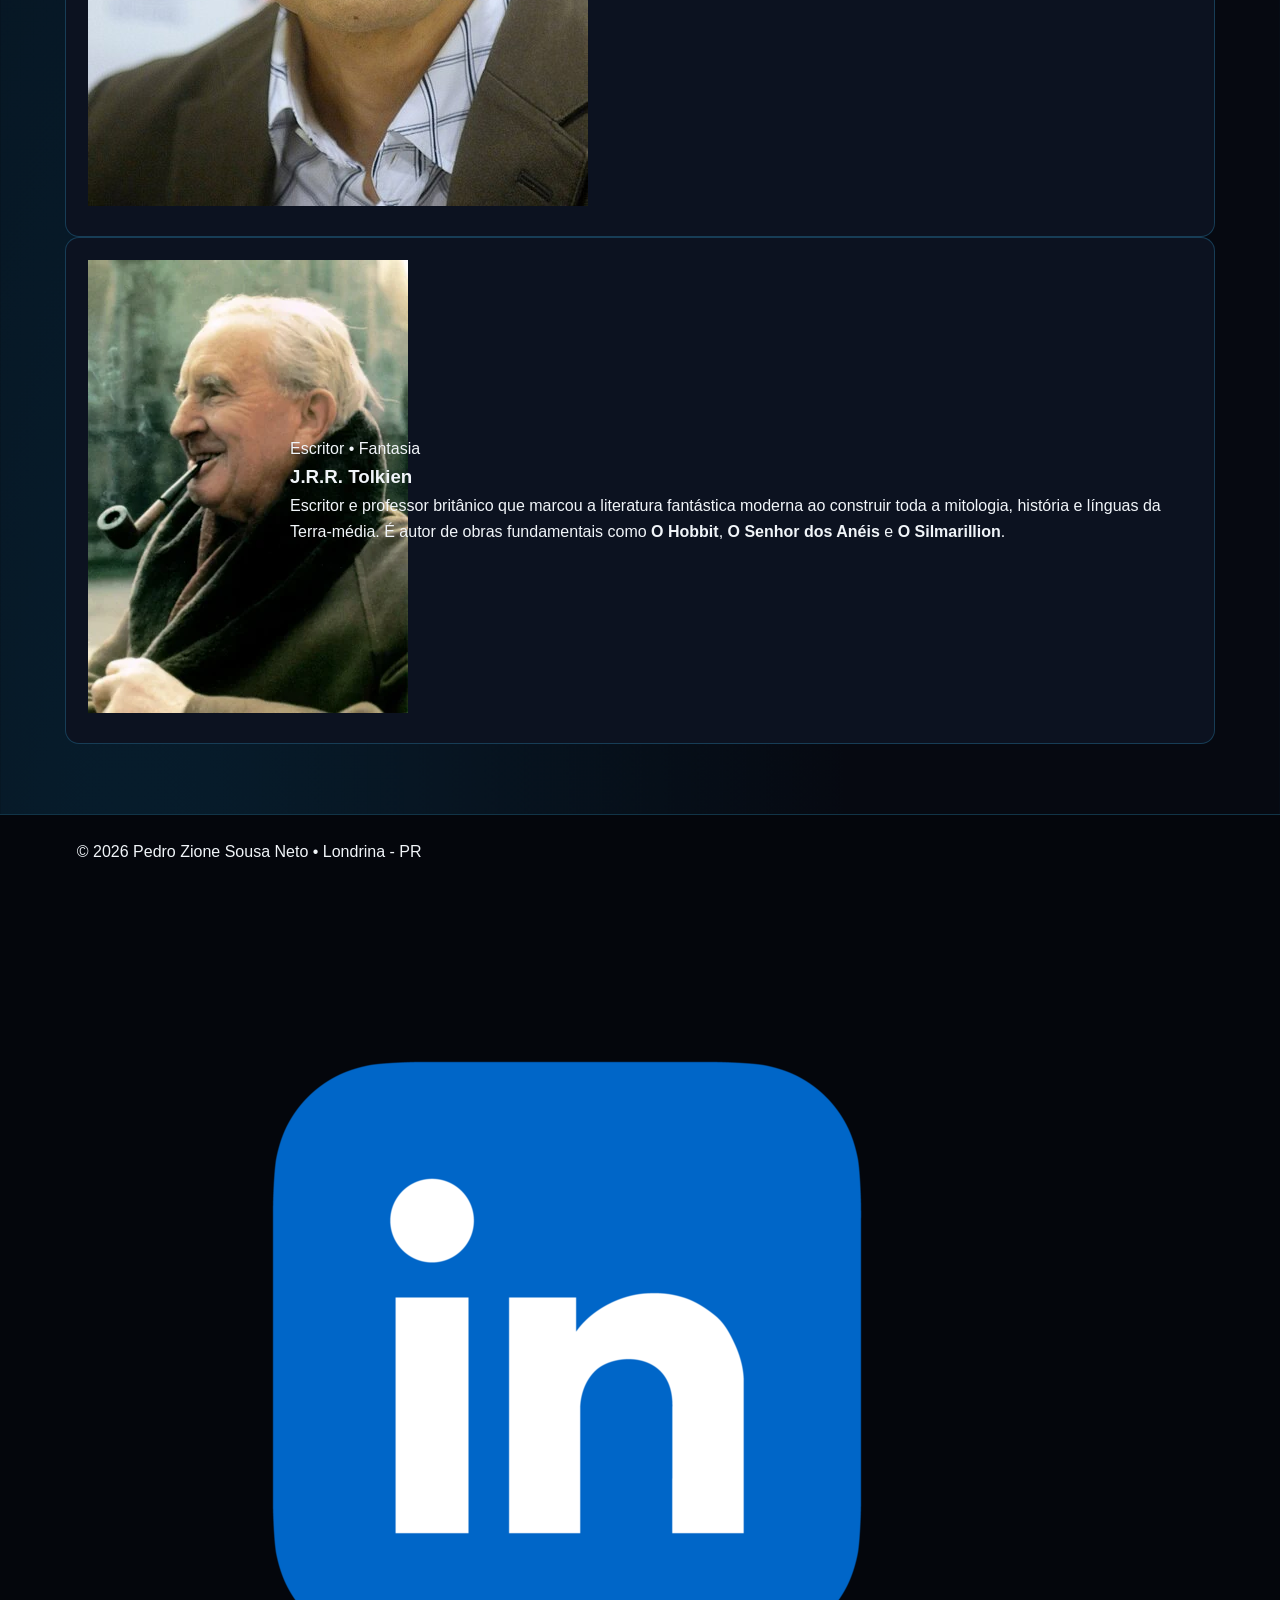
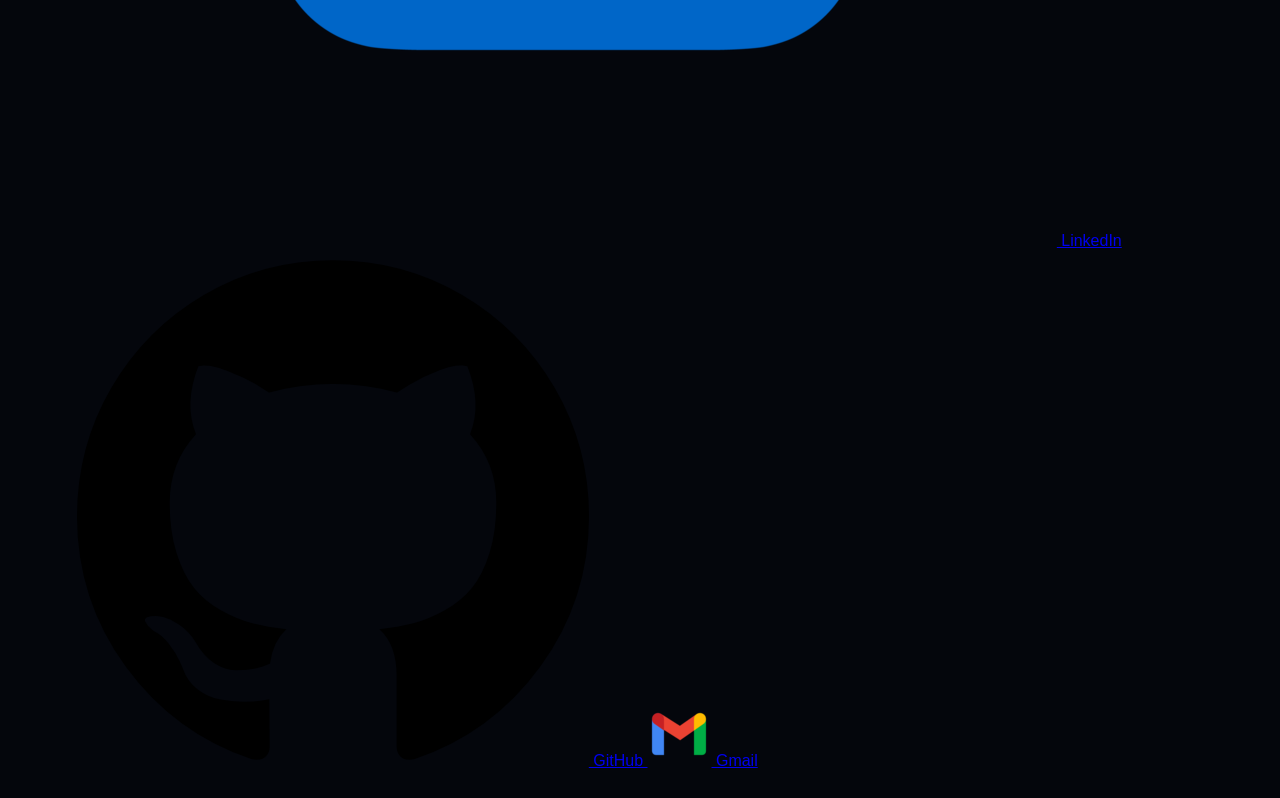
==== commit 44b7489f: "Update index.html" ====
--- a/index.html
+++ b/index.html
@@ -4,7 +4,7 @@
 <head>
     <meta charset="UTF-8">
     <meta name="viewport" content="width=device-width, initial-scale=1.0">
-    <title>Pedro Zione - Portfólio</title>
+    <title>Interesses - Pedro Zione</title>
     <link rel="icon" href="Perfil.jpg">
     <link rel="stylesheet" href="style.css">
     <script src="script.js" defer></script>
@@ -18,65 +18,94 @@
             <button class="btn-menu" onclick="alternarMenu()" aria-label="Abrir menu">☰</button>
 
             <nav id="menu" class="navegacao">
-                <a href="index.html" class="ativo">Sobre Mim</a>
+                <a href="index.html">Sobre Mim</a>
                 <a href="experiencia.html">Experiência</a>
-                <a href="interesses.html">Interesses</a>
+                <a href="interesses.html" class="ativo">Interesses</a>
                 <a href="#contato">Contato</a>
             </nav>
         </div>
     </header>
 
     <main class="conteudo">
-        <section class="bloco-sobre animar">
-            <img src="Perfil.jpg" alt="Foto de Pedro Zione Sousa Neto" class="foto-perfil">
+        <section class="titulo-pagina animar">
+            <h1>Hobbies e Interesses</h1>
+            <p>Desde criança gosto muito de ler e jogar — atividades que fazem parte da minha rotina e estimulam o raciocínio estratégico e a criatividade.</p>
+        </section>
 
-            <div class="info-sobre">
-                <h1>Pedro Zione Sousa Neto</h1>
-                <p class="curso">Estudante de Engenharia de Software • UNIFIL (23 anos)</p>
+        <section class="secao animar">
+            <h2>Obras e Jogos Favoritos</h2>
 
-                <p>
-                    Olá! Sou estudante de Engenharia de Software no Centro Universitário Filadélfia (UNIFIL), em Londrina. Tenho maior interesse na área de <strong>desenvolvimento back-end</strong>, onde pretendo me especializar, mas também gosto de aprender e explorar outras áreas da computação.
-                </p>
-                <p>
-                    Sou dedicado, curioso e procuro sempre encarar novos desafios para evoluir tanto na parte técnica quanto pessoal. Busco oportunidades para colocar em prática os conhecimentos que venho construindo na faculdade.
-                </p>
+            <div class="grade-tres">
+                <article class="card-item">
+                    <div class="img-padrao">
+                        <img src="TotalWarWarhammer.jpg" alt="Total War: Warhammer">
+                    </div>
+                    <div class="corpo-card">
+                        <span class="tipo">Jogo Favorito</span>
+                        <h3>Total War: Warhammer</h3>
+                        <p>
+                            Jogo de estratégia que mistura gerenciamento de impérios por turnos com batalhas táticas em tempo real no universo de Warhammer Fantasy. Permite comandar facções como o Império, Anões, Pele-verdes e Condes Vampiros, administrando cidades, diplomacia e exércitos completos.
+                        </p>
+                    </div>
+                </article>
 
-                <div class="links-rapidos">
-                    <a href="experiencia.html" class="botao">Minha Experiência e Certificado</a>
-                    <a href="interesses.html" class="botao-borda">Meus Interesses</a>
-                </div>
+                <article class="card-item">
+                    <div class="img-padrao">
+                        <img src="SenhorDosAneis.jpg" alt="O Senhor dos Anéis">
+                    </div>
+                    <div class="corpo-card">
+                        <span class="tipo">Livro Favorito</span>
+                        <h3>O Senhor dos Anéis</h3>
+                        <p>
+                            Obra clássica de fantasia escrita por J.R.R. Tolkien, dividida em <em>A Sociedade do Anel</em>, <em>As Duas Torres</em> e <em>O Retorno do Rei</em>. Acompanha a jornada de Frodo Bolseiro e seus companheiros pela Terra-média para destruir o Um Anel e impedir a ascensão de Sauron.
+                        </p>
+                    </div>
+                </article>
+
+                <article class="card-item">
+                    <div class="img-padrao">
+                        <img src="Tomie.jpg" alt="Mangá Tomie">
+                    </div>
+                    <div class="corpo-card">
+                        <span class="tipo">Mangá Favorito</span>
+                        <h3>Tomie</h3>
+                        <p>
+                            Obra de terror psicológico e corporal criada por Junji Ito. A história acompanha uma garota misteriosa capaz de despertar obsessões extremas nas pessoas ao seu redor, marcada por sua imortalidade e pela capacidade de se regenerar e multiplicar a partir de partes do próprio corpo.
+                        </p>
+                    </div>
+                </article>
             </div>
         </section>
 
         <section class="secao animar">
-            <h2>Tecnologias que estou estudando</h2>
-            <p class="texto-apoio">Linguagens e ferramentas que venho praticando nas disciplinas e projetos pessoais:</p>
+            <h2>Autores Favoritos</h2>
 
-            <div class="lista-tech">
-                <div class="item-tech">
-                    <h3>Python</h3>
-                    <p>Lógica de programação, resolução de algoritmos, automação e base para back-end.</p>
-                </div>
+            <div class="grade-dupla">
+                <article class="card-autor">
+                    <div class="img-autor">
+                        <img src="JunjiIto.jpg" alt="Junji Ito">
+                    </div>
+                    <div class="corpo-autor">
+                        <span class="tipo">Mangaká • Terror</span>
+                        <h3>Junji Ito</h3>
+                        <p>
+                            Autor japonês reconhecido mundialmente pelos mangás de horror. Suas obras chamam atenção pelo nível de detalhe nas ilustrações e por histórias que exploram o terror psicológico e o desconhecido, como <strong>Tomie</strong>, <strong>Uzumaki</strong> e <strong>Gyo</strong>.
+                        </p>
+                    </div>
+                </article>
 
-                <div class="item-tech">
-                    <h3>Java</h3>
-                    <p>Programação Orientada a Objetos, estruturas de dados, recursividade e tratamento de exceções.</p>
-                </div>
-
-                <div class="item-tech">
-                    <h3>HTML5</h3>
-                    <p>Estruturação semântica de páginas web, organização de conteúdo e acessibilidade.</p>
-                </div>
-
-                <div class="item-tech">
-                    <h3>CSS3</h3>
-                    <p>Estilização de interfaces, Flexbox, Grid Layout, responsividade e animações.</p>
-                </div>
-
-                <div class="item-tech">
-                    <h3>JavaScript</h3>
-                    <p>Interatividade no navegador, funções e manipulação de elementos do DOM.</p>
-                </div>
+                <article class="card-autor">
+                    <div class="img-autor">
+                        <img src="Tolkien.png" alt="J.R.R. Tolkien">
+                    </div>
+                    <div class="corpo-autor">
+                        <span class="tipo">Escritor • Fantasia</span>
+                        <h3>J.R.R. Tolkien</h3>
+                        <p>
+                            Escritor e professor britânico que marcou a literatura fantástica moderna ao construir toda a mitologia, história e línguas da Terra-média. É autor de obras fundamentais como <strong>O Hobbit</strong>, <strong>O Senhor dos Anéis</strong> e <strong>O Silmarillion</strong>.
+                        </p>
+                    </div>
+                </article>
             </div>
         </section>
     </main>
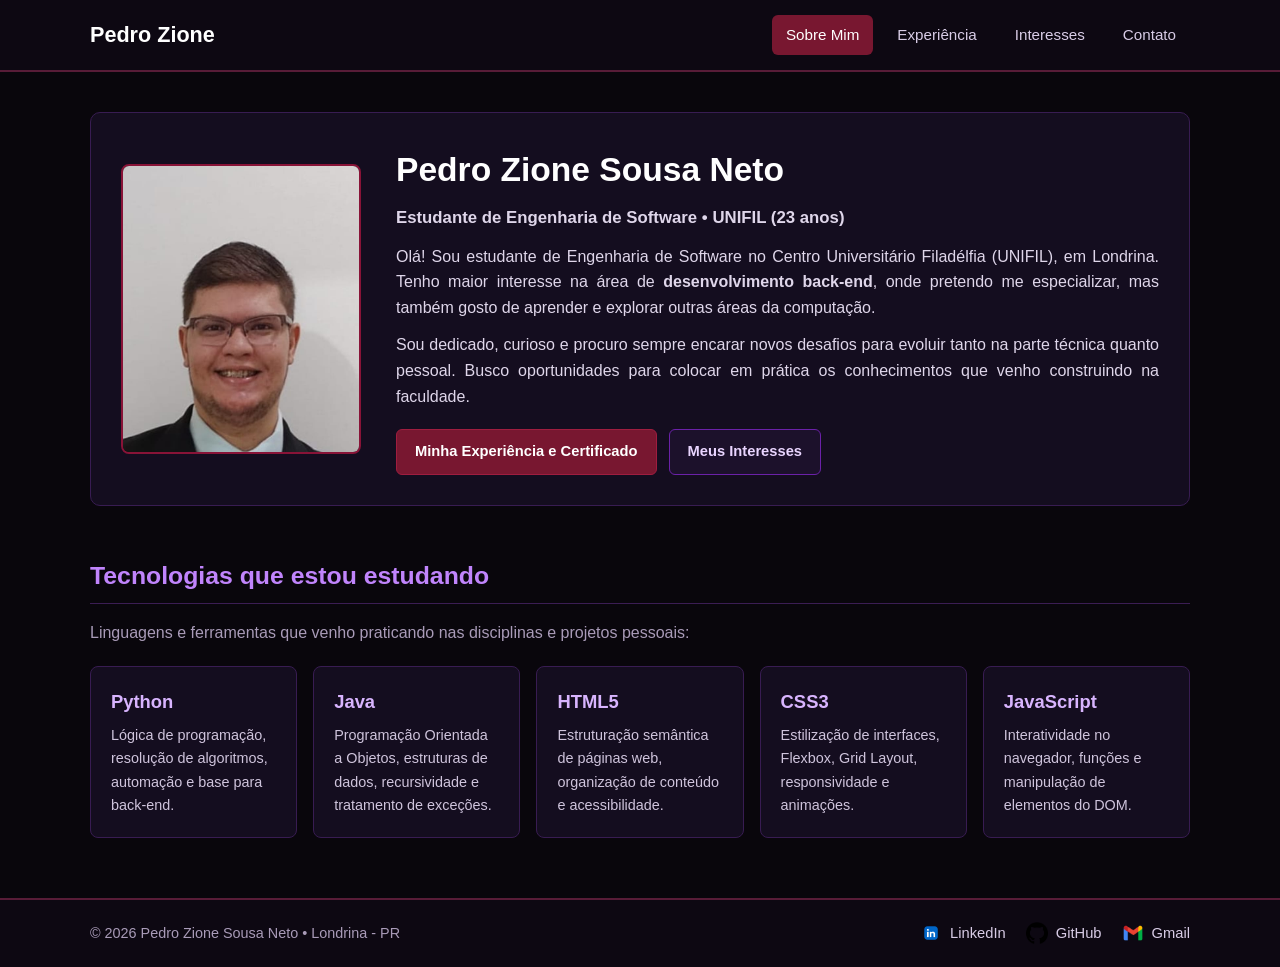
==== commit bf88078e: "Update index.html" ====
--- a/index.html
+++ b/index.html
@@ -4,7 +4,7 @@
 <head>
     <meta charset="UTF-8">
     <meta name="viewport" content="width=device-width, initial-scale=1.0">
-    <title>Interesses - Pedro Zione</title>
+    <title>Pedro Zione - Portfólio</title>
     <link rel="icon" href="Perfil.jpg">
     <link rel="stylesheet" href="style.css">
     <script src="script.js" defer></script>
@@ -18,94 +18,65 @@
             <button class="btn-menu" onclick="alternarMenu()" aria-label="Abrir menu">☰</button>
 
             <nav id="menu" class="navegacao">
-                <a href="index.html">Sobre Mim</a>
+                <a href="index.html" class="ativo">Sobre Mim</a>
                 <a href="experiencia.html">Experiência</a>
-                <a href="interesses.html" class="ativo">Interesses</a>
+                <a href="interesses.html">Interesses</a>
                 <a href="#contato">Contato</a>
             </nav>
         </div>
     </header>
 
     <main class="conteudo">
-        <section class="titulo-pagina animar">
-            <h1>Hobbies e Interesses</h1>
-            <p>Desde criança gosto muito de ler e jogar — atividades que fazem parte da minha rotina e estimulam o raciocínio estratégico e a criatividade.</p>
-        </section>
+        <section class="bloco-sobre animar">
+            <img src="Perfil.jpg" alt="Foto de Pedro Zione Sousa Neto" class="foto-perfil">
 
-        <section class="secao animar">
-            <h2>Obras e Jogos Favoritos</h2>
+            <div class="info-sobre">
+                <h1>Pedro Zione Sousa Neto</h1>
+                <p class="curso">Estudante de Engenharia de Software • UNIFIL (23 anos)</p>
 
-            <div class="grade-tres">
-                <article class="card-item">
-                    <div class="img-padrao">
-                        <img src="TotalWarWarhammer.jpg" alt="Total War: Warhammer">
-                    </div>
-                    <div class="corpo-card">
-                        <span class="tipo">Jogo Favorito</span>
-                        <h3>Total War: Warhammer</h3>
-                        <p>
-                            Jogo de estratégia que mistura gerenciamento de impérios por turnos com batalhas táticas em tempo real no universo de Warhammer Fantasy. Permite comandar facções como o Império, Anões, Pele-verdes e Condes Vampiros, administrando cidades, diplomacia e exércitos completos.
-                        </p>
-                    </div>
-                </article>
+                <p>
+                    Olá! Sou estudante de Engenharia de Software no Centro Universitário Filadélfia (UNIFIL), em Londrina. Tenho maior interesse na área de <strong>desenvolvimento back-end</strong>, onde pretendo me especializar, mas também gosto de aprender e explorar outras áreas da computação.
+                </p>
+                <p>
+                    Sou dedicado, curioso e procuro sempre encarar novos desafios para evoluir tanto na parte técnica quanto pessoal. Busco oportunidades para colocar em prática os conhecimentos que venho construindo na faculdade.
+                </p>
 
-                <article class="card-item">
-                    <div class="img-padrao">
-                        <img src="SenhorDosAneis.jpg" alt="O Senhor dos Anéis">
-                    </div>
-                    <div class="corpo-card">
-                        <span class="tipo">Livro Favorito</span>
-                        <h3>O Senhor dos Anéis</h3>
-                        <p>
-                            Obra clássica de fantasia escrita por J.R.R. Tolkien, dividida em <em>A Sociedade do Anel</em>, <em>As Duas Torres</em> e <em>O Retorno do Rei</em>. Acompanha a jornada de Frodo Bolseiro e seus companheiros pela Terra-média para destruir o Um Anel e impedir a ascensão de Sauron.
-                        </p>
-                    </div>
-                </article>
-
-                <article class="card-item">
-                    <div class="img-padrao">
-                        <img src="Tomie.jpg" alt="Mangá Tomie">
-                    </div>
-                    <div class="corpo-card">
-                        <span class="tipo">Mangá Favorito</span>
-                        <h3>Tomie</h3>
-                        <p>
-                            Obra de terror psicológico e corporal criada por Junji Ito. A história acompanha uma garota misteriosa capaz de despertar obsessões extremas nas pessoas ao seu redor, marcada por sua imortalidade e pela capacidade de se regenerar e multiplicar a partir de partes do próprio corpo.
-                        </p>
-                    </div>
-                </article>
+                <div class="links-rapidos">
+                    <a href="experiencia.html" class="botao">Minha Experiência e Certificado</a>
+                    <a href="interesses.html" class="botao-borda">Meus Interesses</a>
+                </div>
             </div>
         </section>
 
         <section class="secao animar">
-            <h2>Autores Favoritos</h2>
+            <h2>Tecnologias que estou estudando</h2>
+            <p class="texto-apoio">Linguagens e ferramentas que venho praticando nas disciplinas e projetos pessoais:</p>
 
-            <div class="grade-dupla">
-                <article class="card-autor">
-                    <div class="img-autor">
-                        <img src="JunjiIto.jpg" alt="Junji Ito">
-                    </div>
-                    <div class="corpo-autor">
-                        <span class="tipo">Mangaká • Terror</span>
-                        <h3>Junji Ito</h3>
-                        <p>
-                            Autor japonês reconhecido mundialmente pelos mangás de horror. Suas obras chamam atenção pelo nível de detalhe nas ilustrações e por histórias que exploram o terror psicológico e o desconhecido, como <strong>Tomie</strong>, <strong>Uzumaki</strong> e <strong>Gyo</strong>.
-                        </p>
-                    </div>
-                </article>
+            <div class="lista-tech">
+                <div class="item-tech">
+                    <h3>Python</h3>
+                    <p>Lógica de programação, resolução de algoritmos, automação e base para back-end.</p>
+                </div>
 
-                <article class="card-autor">
-                    <div class="img-autor">
-                        <img src="Tolkien.png" alt="J.R.R. Tolkien">
-                    </div>
-                    <div class="corpo-autor">
-                        <span class="tipo">Escritor • Fantasia</span>
-                        <h3>J.R.R. Tolkien</h3>
-                        <p>
-                            Escritor e professor britânico que marcou a literatura fantástica moderna ao construir toda a mitologia, história e línguas da Terra-média. É autor de obras fundamentais como <strong>O Hobbit</strong>, <strong>O Senhor dos Anéis</strong> e <strong>O Silmarillion</strong>.
-                        </p>
-                    </div>
-                </article>
+                <div class="item-tech">
+                    <h3>Java</h3>
+                    <p>Programação Orientada a Objetos, estruturas de dados, recursividade e tratamento de exceções.</p>
+                </div>
+
+                <div class="item-tech">
+                    <h3>HTML5</h3>
+                    <p>Estruturação semântica de páginas web, organização de conteúdo e acessibilidade.</p>
+                </div>
+
+                <div class="item-tech">
+                    <h3>CSS3</h3>
+                    <p>Estilização de interfaces, Flexbox, Grid Layout, responsividade e animações.</p>
+                </div>
+
+                <div class="item-tech">
+                    <h3>JavaScript</h3>
+                    <p>Interatividade no navegador, funções e manipulação de elementos do DOM.</p>
+                </div>
             </div>
         </section>
     </main>
--- a/style.css
+++ b/style.css
@@ -1,20 +1,3 @@
-/* =========================================================
-   PALETA DE CORES (AZUL E PRETO) E CONFIGURAÇÕES GERAIS
-   Baseado nos conceitos apresentados nos trabalhos de referência
-   ========================================================= */
-
-   :root {
-    --preto-fundo: #060911;
-    --preto-card: #0c1220;
-    --azul-escuro: #101b33;
-    --azul-medio: #1d4ed8;
-    --azul-brilho: #38bdf8;
-    --azul-suave: #93c5fd;
-    --texto-principal: #f1f5f9;
-    --texto-secundario: #94a3b8;
-    --borda-azul: rgba(56, 189, 248, 0.25);
-}
-
 * {
     margin: 0;
     padding: 0;
@@ -29,652 +12,519 @@
     min-height: 100vh;
     display: flex;
     flex-direction: column;
-    background:
-        radial-gradient(ellipse at 85% 10%, rgba(29, 78, 216, 0.22) 0%, transparent 45%),
-        radial-gradient(ellipse at 10% 90%, rgba(14, 165, 233, 0.14) 0%, transparent 45%),
-        var(--preto-fundo);
-    color: var(--texto-principal);
-    font-family: 'Outfit', Arial, sans-serif;
-    line-height: 1.65;
-    overflow-x: hidden;
-}
-
-/* =========================================================
-   CABEÇALHO E MENU PADRONIZADO
-   ========================================================= */
-
-.cabecalho {
-    width: 100%;
-    min-height: 75px;
-    padding: 15px 6%;
-    background-color: rgba(6, 9, 17, 0.92);
-    border-bottom: 1px solid var(--borda-azul);
-    display: flex;
-    align-items: center;
-    justify-content: space-between;
+    background-color: #09060c;
+    color: #f3eef8;
+    font-family: 'Segoe UI', Tahoma, Geneva, Verdana, sans-serif;
+    line-height: 1.6;
+}
+
+.topo {
+    background-color: #0d0812;
+    border-bottom: 2px solid #581c38;
     position: sticky;
     top: 0;
     z-index: 10;
 }
 
-.logo {
-    font-size: 1.4rem;
-    font-weight: 800;
-    color: var(--texto-principal);
+.container-topo {
+    width: min(1100px, 92%);
+    margin: 0 auto;
+    min-height: 70px;
+    display: flex;
+    align-items: center;
+    justify-content: space-between;
+    flex-wrap: wrap;
+}
+
+.nome-site {
+    color: #ffffff;
+    font-size: 1.35rem;
+    font-weight: 700;
     text-decoration: none;
-    letter-spacing: -0.5px;
-}
-
-.logo span {
-    color: var(--azul-brilho);
-    font-family: 'JetBrains Mono', monospace;
-}
-
-.menu {
-    display: flex;
-    align-items: center;
+}
+
+.navegacao {
+    display: flex;
+    gap: 10px;
+}
+
+.navegacao a {
+    color: #d8cce6;
+    text-decoration: none;
+    padding: 8px 14px;
+    border-radius: 6px;
+    font-size: 0.95rem;
+    font-weight: 500;
+    transition: background-color 0.25s, color 0.25s;
+}
+
+.navegacao a:hover,
+.navegacao a.ativo {
+    background-color: #781730;
+    color: #ffffff;
+}
+
+.btn-menu {
+    display: none;
+    background-color: #1f1230;
+    color: #ffffff;
+    border: 1px solid #6b142a;
+    padding: 6px 12px;
+    border-radius: 6px;
+    font-size: 1.1rem;
+    cursor: pointer;
+}
+
+.conteudo {
+    flex: 1;
+    width: min(1100px, 92%);
+    margin: 40px auto 60px;
+}
+
+.secao {
+    margin-top: 50px;
+}
+
+h1 {
+    font-size: 2.1rem;
+    color: #ffffff;
+    margin-bottom: 8px;
+}
+
+h2 {
+    font-size: 1.55rem;
+    color: #c084fc;
+    margin-bottom: 16px;
+    padding-bottom: 8px;
+    border-bottom: 1px solid #3b1d54;
+}
+
+.texto-apoio {
+    color: #a99bb8;
+    margin-bottom: 20px;
+}
+
+.bloco-sobre {
+    display: flex;
+    align-items: center;
+    gap: 35px;
+    background-color: #140d1f;
+    border: 1px solid #381c52;
+    border-radius: 10px;
+    padding: 30px;
+}
+
+.foto-perfil {
+    width: 240px;
+    height: 290px;
+    object-fit: cover;
+    object-position: center top;
+    border-radius: 8px;
+    border: 2px solid #881337;
+    flex-shrink: 0;
+}
+
+.curso {
+    color: #f47292;
+    font-weight: 600;
+    margin-bottom: 15px;
+    font-size: 1.05rem;
+}
+
+.info-sobre p {
+    color: #dfd6ea;
+    margin-bottom: 12px;
+    text-align: justify;
+}
+
+.links-rapidos {
+    display: flex;
+    flex-wrap: wrap;
     gap: 12px;
-}
-
-.menu a {
-    color: var(--texto-secundario);
+    margin-top: 20px;
+}
+
+.botao,
+.botao-borda {
+    display: inline-block;
+    padding: 10px 18px;
+    border-radius: 6px;
+    font-size: 0.92rem;
+    font-weight: 600;
     text-decoration: none;
-    font-size: 0.95rem;
+    cursor: pointer;
+    transition: background-color 0.25s, transform 0.2s, border-color 0.25s;
+}
+
+.botao {
+    background-color: #781730;
+    color: #ffffff;
+    border: 1px solid #9f1d3f;
+}
+
+.botao:hover {
+    background-color: #991b3b;
+    transform: translateY(-2px);
+}
+
+.botao-borda {
+    background-color: #1c112b;
+    color: #e9d5ff;
+    border: 1px solid #6b21a8;
+}
+
+.botao-borda:hover {
+    background-color: #2c1945;
+    border-color: #a855f7;
+    color: #ffffff;
+}
+
+.lista-tech {
+    display: grid;
+    grid-template-columns: repeat(auto-fit, minmax(195px, 1fr));
+    gap: 16px;
+}
+
+.item-tech {
+    background-color: #140d1f;
+    border: 1px solid #381c52;
+    border-radius: 8px;
+    padding: 20px;
+    transition: transform 0.25s, border-color 0.25s;
+}
+
+.item-tech:hover {
+    transform: translateY(-4px);
+    border-color: #881337;
+}
+
+.item-tech h3 {
+    color: #d8b4fe;
+    font-size: 1.15rem;
+    margin-bottom: 8px;
+}
+
+.item-tech p {
+    color: #cfc4dc;
+    font-size: 0.9rem;
+}
+
+.titulo-pagina {
+    margin-bottom: 30px;
+}
+
+.titulo-pagina p {
+    color: #a99bb8;
+    font-size: 1rem;
+}
+
+.grade-dupla {
+    display: grid;
+    grid-template-columns: repeat(2, 1fr);
+    gap: 24px;
+}
+
+.caixa-cargo {
+    background-color: #140d1f;
+    border: 1px solid #381c52;
+    border-radius: 10px;
+    padding: 25px;
+}
+
+.cabecalho-cargo {
+    display: flex;
+    justify-content: space-between;
+    align-items: center;
+    gap: 10px;
+    margin-bottom: 6px;
+}
+
+.cabecalho-cargo h2 {
+    font-size: 1.3rem;
+    color: #ffffff;
+    border: none;
+    margin: 0;
+    padding: 0;
+}
+
+.etiqueta-atual,
+.etiqueta-anterior {
+    font-size: 0.78rem;
     font-weight: 600;
-    padding: 10px 16px;
+    padding: 3px 10px;
+    border-radius: 4px;
+}
+
+.etiqueta-atual {
+    background-color: #781730;
+    color: #ffffff;
+}
+
+.etiqueta-anterior {
+    background-color: #241736;
+    color: #c4b5d6;
+}
+
+.empresa {
+    color: #f47292;
+    font-weight: 600;
+    margin-bottom: 12px;
+}
+
+.descricao-cargo {
+    color: #cfc4dc;
+    font-size: 0.94rem;
+    margin-bottom: 14px;
+    text-align: justify;
+}
+
+.atividades {
+    padding-left: 20px;
+    color: #ece4f5;
+    font-size: 0.92rem;
+}
+
+.atividades li {
+    margin-bottom: 6px;
+}
+
+.bloco-certificado {
+    display: grid;
+    grid-template-columns: 360px 1fr;
+    gap: 28px;
+    align-items: center;
+    background-color: #140d1f;
+    border: 1px solid #381c52;
+    border-radius: 10px;
+    padding: 24px;
+}
+
+.moldura-certificado {
+    width: 100%;
+    height: 245px;
+    background-color: #08050b;
+    border: 1px solid #581c38;
+    border-radius: 6px;
+    overflow: hidden;
+    display: flex;
+    align-items: center;
+    justify-content: center;
+}
+
+.moldura-certificado img {
+    width: 100%;
+    height: 100%;
+    object-fit: contain;
+}
+
+.texto-certificado h3 {
+    font-size: 1.3rem;
+    color: #ffffff;
+    margin-bottom: 10px;
+}
+
+.texto-certificado p {
+    color: #cfc4dc;
+    margin-bottom: 12px;
+    text-align: justify;
+}
+
+.meta-certificado {
+    color: #d8b4fe !important;
+    font-size: 0.9rem;
+    margin-bottom: 18px !important;
+}
+
+.modal {
+    display: none;
+    position: fixed;
+    inset: 0;
+    background-color: rgba(5, 3, 8, 0.9);
+    z-index: 100;
+    justify-content: center;
+    align-items: center;
+    padding: 20px;
+}
+
+.caixa-modal {
+    max-width: 880px;
+    width: 100%;
+    display: flex;
+    flex-direction: column;
+    align-items: flex-end;
+    gap: 10px;
+}
+
+.caixa-modal img {
+    width: 100%;
+    max-height: 82vh;
+    object-fit: contain;
     border-radius: 8px;
-    transition: all 0.3s ease;
-}
-
-.menu a:hover,
-.menu a.ativo,
-.menu a[aria-current="page"] {
-    color: var(--texto-principal);
-    background-color: rgba(29, 78, 216, 0.35);
-    border: 1px solid var(--borda-azul);
-}
-
-.menu-botao {
-    display: none;
-    background-color: var(--azul-escuro);
-    color: var(--texto-principal);
-    border: 1px solid var(--borda-azul);
+    border: 2px solid #881337;
+}
+
+.fechar-modal {
+    background-color: #781730;
+    color: #ffffff;
+    border: none;
     padding: 8px 14px;
+    border-radius: 6px;
+    font-weight: 600;
+    cursor: pointer;
+}
+
+.grade-tres {
+    display: grid;
+    grid-template-columns: repeat(3, 1fr);
+    gap: 22px;
+}
+
+.card-item {
+    background-color: #140d1f;
+    border: 1px solid #381c52;
+    border-radius: 10px;
+    overflow: hidden;
+    display: flex;
+    flex-direction: column;
+    transition: transform 0.25s, border-color 0.25s;
+}
+
+.card-item:hover,
+.card-autor:hover {
+    transform: translateY(-4px);
+    border-color: #881337;
+}
+
+.img-padrao {
+    width: 100%;
+    height: 300px;
+    background-color: #08050b;
+    border-bottom: 1px solid #381c52;
+    overflow: hidden;
+}
+
+.img-padrao img {
+    width: 100%;
+    height: 100%;
+    object-fit: cover;
+    object-position: center;
+    display: block;
+}
+
+.corpo-card {
+    padding: 20px;
+    flex: 1;
+}
+
+.tipo {
+    display: inline-block;
+    font-size: 0.8rem;
+    font-weight: 600;
+    color: #f47292;
+    margin-bottom: 6px;
+}
+
+.corpo-card h3,
+.corpo-autor h3 {
+    font-size: 1.25rem;
+    color: #ffffff;
+    margin-bottom: 10px;
+}
+
+.corpo-card p,
+.corpo-autor p {
+    color: #cfc4dc;
+    font-size: 0.92rem;
+    text-align: justify;
+}
+
+.card-autor {
+    display: flex;
+    align-items: center;
+    gap: 20px;
+    background-color: #140d1f;
+    border: 1px solid #381c52;
+    border-radius: 10px;
+    padding: 20px;
+    transition: transform 0.25s, border-color 0.25s;
+}
+
+.img-autor {
+    width: 160px;
+    height: 205px;
     border-radius: 8px;
-    font-size: 1rem;
-    cursor: pointer;
-}
-
-.faixa {
-    background: linear-gradient(90deg, #091326, #16367a, #091326);
-    color: var(--azul-suave);
-    text-align: center;
-    padding: 12px 16px;
-    font-family: 'JetBrains Mono', monospace;
-    font-size: 0.8rem;
-    letter-spacing: 1.5px;
-    border-bottom: 1px solid var(--borda-azul);
-}
-
-/* =========================================================
-   CONTEÚDO PRINCIPAL
-   ========================================================= */
-
-main {
-    flex: 1;
-    width: min(1150px, 90%);
-    margin: 50px auto 70px;
-}
-
-.subtitulo {
-    display: inline-block;
-    font-family: 'JetBrains Mono', monospace;
-    font-size: 0.78rem;
-    letter-spacing: 2px;
-    color: var(--azul-brilho);
-    margin-bottom: 10px;
-}
-
-h1 {
-    font-size: clamp(2.1rem, 4.5vw, 3.2rem);
-    line-height: 1.15;
-    margin-bottom: 14px;
-}
-
-h1 span,
-h2 span {
-    color: var(--azul-brilho);
-}
-
-h2 {
-    font-size: clamp(1.6rem, 3vw, 2.2rem);
-    margin-bottom: 24px;
-}
-
-/* =========================================================
-   PÁGINA 1: SOBRE MIM E TECNOLOGIAS
-   ========================================================= */
-
-.apresentacao {
-    display: grid;
-    grid-template-columns: 300px 1fr;
-    gap: 45px;
-    align-items: center;
-    background-color: var(--preto-card);
-    border: 1px solid var(--borda-azul);
-    border-radius: 16px;
-    padding: 36px;
-    box-shadow: 0 10px 30px rgba(0, 0, 0, 0.5);
-}
-
-.moldura-perfil {
-    width: 280px;
-    height: 330px;
-    margin: auto;
-    border-radius: 14px;
     overflow: hidden;
-    border: 2px solid var(--azul-brilho);
-    box-shadow: 0 0 25px rgba(56, 189, 248, 0.25);
-}
-
-.foto-perfil {
+    border: 1px solid #6b142a;
+    flex-shrink: 0;
+}
+
+.img-autor img {
     width: 100%;
     height: 100%;
     object-fit: cover;
     object-position: center top;
     display: block;
-    transition: transform 0.35s ease;
-}
-
-.foto-perfil:hover {
-    transform: scale(1.03);
-}
-
-.destaque-curso {
-    color: var(--azul-suave);
-    font-weight: 600;
-    margin-bottom: 16px;
-    font-size: 1.05rem;
-}
-
-.texto-apresentacao p {
-    color: var(--texto-secundario);
-    margin-bottom: 14px;
-    text-align: justify;
-}
-
-.texto-apresentacao strong {
-    color: var(--texto-principal);
-}
-
-.botoes-acao {
-    display: flex;
+}
+
+.rodape {
+    background-color: #0d0812;
+    border-top: 2px solid #581c38;
+    padding: 22px 0;
+}
+
+.container-rodape {
+    width: min(1100px, 92%);
+    margin: 0 auto;
+    display: flex;
+    justify-content: space-between;
+    align-items: center;
     flex-wrap: wrap;
-    gap: 14px;
-    margin-top: 24px;
-}
-
-.botao-principal,
-.botao-secundario {
-    display: inline-block;
-    padding: 12px 20px;
-    border-radius: 8px;
+    gap: 16px;
+}
+
+.container-rodape p {
+    color: #a99bb8;
+    font-size: 0.9rem;
+}
+
+.links-sociais {
+    display: flex;
+    align-items: center;
+    gap: 20px;
+    flex-wrap: wrap;
+}
+
+.links-sociais a {
+    display: inline-flex;
+    align-items: center;
+    gap: 8px;
+    color: #d8cce6;
+    text-decoration: none;
     font-size: 0.92rem;
-    font-weight: 600;
-    text-decoration: none;
-    cursor: pointer;
-    transition: all 0.3s ease;
-}
-
-.botao-principal {
-    background-color: var(--azul-medio);
-    color: white;
-    border: 1px solid var(--azul-brilho);
-}
-
-.botao-principal:hover {
-    background-color: var(--azul-brilho);
-    color: var(--preto-fundo);
-    transform: translateY(-3px);
-}
-
-.botao-secundario {
-    background-color: transparent;
-    color: var(--azul-suave);
-    border: 1px solid var(--borda-azul);
-}
-
-.botao-secundario:hover {
-    border-color: var(--azul-brilho);
-    color: white;
-    transform: translateY(-3px);
-}
-
-/* TECNOLOGIAS */
-
-.secao-tecnologias {
-    margin-top: 65px;
-}
-
-.grade-tecnologias {
-    display: grid;
-    grid-template-columns: repeat(auto-fit, minmax(200px, 1fr));
-    gap: 18px;
-}
-
-.card-tech {
-    background-color: var(--preto-card);
-    border: 1px solid var(--borda-azul);
-    border-radius: 12px;
-    padding: 24px;
-    transition: transform 0.3s ease, border-color 0.3s ease;
-}
-
-.card-tech:hover {
-    transform: translateY(-6px);
-    border-color: var(--azul-brilho);
-}
-
-.numero-tech {
-    font-family: 'JetBrains Mono', monospace;
-    color: var(--azul-brilho);
-    font-size: 0.85rem;
-}
-
-.card-tech h3 {
-    font-size: 1.3rem;
-    margin: 10px 0 8px;
-    color: var(--texto-principal);
-}
-
-.card-tech p {
-    color: var(--texto-secundario);
-    font-size: 0.9rem;
-}
-
-/* =========================================================
-   PÁGINA 2: EXPERIÊNCIA PROFISSIONAL E CERTIFICADO
-   ========================================================= */
-
-.cabecalho-pagina {
-    margin-bottom: 40px;
-}
-
-.descricao-pagina {
-    color: var(--texto-secundario);
-    max-width: 720px;
-    font-size: 1.05rem;
-}
-
-.grade-experiencias {
-    display: grid;
-    grid-template-columns: repeat(2, 1fr);
-    gap: 24px;
-}
-
-.card-experiencia {
-    background-color: var(--preto-card);
-    border: 1px solid var(--borda-azul);
-    border-radius: 14px;
-    padding: 28px;
-    transition: transform 0.3s ease, border-color 0.3s ease;
-}
-
-.card-experiencia:hover {
-    transform: translateY(-5px);
-    border-color: var(--azul-brilho);
-}
-
-.destaque-atual {
-    border-left: 4px solid var(--azul-brilho);
-}
-
-.topo-cargo {
-    display: flex;
-    justify-content: space-between;
-    align-items: center;
-    margin-bottom: 14px;
-}
-
-.badge-atual,
-.badge-anterior {
-    font-family: 'JetBrains Mono', monospace;
-    font-size: 0.72rem;
-    padding: 4px 10px;
-    border-radius: 6px;
-    font-weight: 700;
-}
-
-.badge-atual {
-    background-color: rgba(56, 189, 248, 0.2);
-    color: var(--azul-brilho);
-    border: 1px solid var(--azul-brilho);
-}
-
-.badge-anterior {
-    background-color: rgba(148, 163, 184, 0.15);
-    color: var(--texto-secundario);
-}
-
-.periodo {
-    font-size: 0.85rem;
-    color: var(--azul-suave);
-}
-
-.card-experiencia h2 {
-    font-size: 1.45rem;
-    margin-bottom: 4px;
-}
-
-.card-experiencia h3 {
-    font-size: 1rem;
-    color: var(--azul-brilho);
-    font-weight: 600;
-    margin-bottom: 14px;
-}
-
-.resumo-cargo {
-    color: var(--texto-secundario);
-    font-size: 0.94rem;
-    margin-bottom: 16px;
-    text-align: justify;
-}
-
-.lista-atividades {
-    padding-left: 20px;
-    color: var(--texto-principal);
-    font-size: 0.92rem;
-}
-
-.lista-atividades li {
-    margin-bottom: 8px;
-}
-
-/* CERTIFICADO */
-
-.secao-certificado {
-    margin-top: 65px;
-}
-
-.card-certificado {
-    display: grid;
-    grid-template-columns: 380px 1fr;
-    gap: 32px;
-    align-items: center;
-    background-color: var(--preto-card);
-    border: 1px solid var(--borda-azul);
-    border-radius: 14px;
-    padding: 28px;
-}
-
-.area-imagem-certificado {
-    width: 100%;
-    height: 260px;
-    background-color: #05080f;
-    border: 1px solid var(--borda-azul);
-    border-radius: 10px;
-    overflow: hidden;
-    display: flex;
-    align-items: center;
-    justify-content: center;
-}
-
-.area-imagem-certificado img {
-    width: 100%;
-    height: 100%;
+    font-weight: 500;
+    transition: color 0.2s;
+}
+
+.links-sociais a:hover {
+    color: #f47292;
+}
+
+.links-sociais img {
+    width: 22px;
+    height: 22px;
     object-fit: contain;
-    transition: transform 0.3s ease;
-}
-
-.area-imagem-certificado img:hover {
-    transform: scale(1.03);
-}
-
-.tag-evento {
-    font-family: 'JetBrains Mono', monospace;
-    font-size: 0.75rem;
-    color: var(--azul-brilho);
-}
-
-.info-certificado h3 {
-    font-size: 1.4rem;
-    margin: 8px 0 12px;
-}
-
-.info-certificado p {
-    color: var(--texto-secundario);
-    margin-bottom: 12px;
-    text-align: justify;
-}
-
-.detalhe-certificado {
-    color: var(--azul-suave);
-    font-size: 0.9rem;
-}
-
-/* ADICIONAL: Estilização da janela modal para ampliar o certificado */
-.modal-certificado {
-    display: none;
-    position: fixed;
-    inset: 0;
-    background-color: rgba(0, 0, 0, 0.88);
-    z-index: 100;
-    justify-content: center;
-    align-items: center;
-    padding: 20px;
-}
-
-.modal-conteudo {
-    max-width: 900px;
-    width: 100%;
-    display: flex;
-    flex-direction: column;
-    align-items: flex-end;
-    gap: 12px;
-}
-
-.modal-conteudo img {
-    width: 100%;
-    max-height: 82vh;
-    object-fit: contain;
-    border: 2px solid var(--azul-brilho);
-    border-radius: 10px;
-    background-color: white;
-}
-
-.botao-fechar-modal {
-    background-color: var(--azul-medio);
-    color: white;
-    border: 1px solid var(--azul-brilho);
-    padding: 8px 16px;
-    border-radius: 8px;
-    font-weight: 700;
-    cursor: pointer;
-}
-
-/* =========================================================
-   PÁGINA 3: HOBBIES E AUTORES (FOTOS PADRONIZADAS)
-   ========================================================= */
-
-.grade-hobbies {
-    display: grid;
-    grid-template-columns: repeat(3, 1fr);
-    gap: 24px;
-}
-
-.card-hobby {
-    background-color: var(--preto-card);
-    border: 1px solid var(--borda-azul);
-    border-radius: 14px;
-    overflow: hidden;
-    display: flex;
-    flex-direction: column;
-    transition: transform 0.3s ease, border-color 0.3s ease;
-}
-
-.card-hobby:hover,
-.card-autor:hover {
-    transform: translateY(-6px);
-    border-color: var(--azul-brilho);
-}
-
-/* Caixa com altura fixa e object-fit para padronizar todas as capas/artes */
-.caixa-imagem-padrao {
-    width: 100%;
-    height: 320px;
-    background-color: #04070e;
-    border-bottom: 1px solid var(--borda-azul);
-    overflow: hidden;
-}
-
-.caixa-imagem-padrao img {
-    width: 100%;
-    height: 100%;
-    object-fit: cover;
-    object-position: center;
-    display: block;
-    transition: transform 0.4s ease;
-}
-
-.card-hobby:hover .caixa-imagem-padrao img {
-    transform: scale(1.04);
-}
-
-.conteudo-hobby {
-    padding: 22px;
-    flex: 1;
-}
-
-.categoria-hobby {
-    display: block;
-    font-family: 'JetBrains Mono', monospace;
-    font-size: 0.72rem;
-    color: var(--azul-brilho);
-    margin-bottom: 6px;
-}
-
-.conteudo-hobby h3,
-.conteudo-autor h3 {
-    font-size: 1.35rem;
-    margin-bottom: 10px;
-    color: var(--texto-principal);
-}
-
-.conteudo-hobby p,
-.conteudo-autor p {
-    color: var(--texto-secundario);
-    font-size: 0.92rem;
-    text-align: justify;
-}
-
-/* AUTORES FAVORITOS */
-
-.secao-autores {
-    margin-top: 65px;
-}
-
-.grade-autores {
-    display: grid;
-    grid-template-columns: repeat(2, 1fr);
-    gap: 24px;
-}
-
-.card-autor {
-    display: grid;
-    grid-template-columns: 180px 1fr;
-    gap: 22px;
-    align-items: center;
-    background-color: var(--preto-card);
-    border: 1px solid var(--borda-azul);
-    border-radius: 14px;
-    padding: 22px;
-    transition: transform 0.3s ease, border-color 0.3s ease;
-}
-
-/* Caixa padronizada para fotos de autores */
-.caixa-imagem-autor {
-    width: 180px;
-    height: 220px;
-    border-radius: 10px;
-    overflow: hidden;
-    border: 1px solid var(--borda-azul);
-    background-color: #04070e;
-}
-
-.caixa-imagem-autor img {
-    width: 100%;
-    height: 100%;
-    object-fit: cover;
-    object-position: center top;
-    display: block;
-}
-
-/* =========================================================
-   RODAPÉ PADRONIZADO
-   ========================================================= */
-
-.rodape {
-    background-color: #04060c;
-    border-top: 1px solid var(--borda-azul);
-    padding: 24px 6%;
-    display: flex;
-    justify-content: space-between;
-    align-items: center;
-    flex-wrap: wrap;
-    gap: 20px;
-}
-
-.info-rodape p {
-    color: var(--texto-secundario);
-    font-size: 0.9rem;
-}
-
-.redes-sociais {
-    display: flex;
-    align-items: center;
-    gap: 22px;
-    flex-wrap: wrap;
-}
-
-.redes-sociais a {
-    display: inline-flex;
-    align-items: center;
-    gap: 8px;
-    color: var(--azul-suave);
-    text-decoration: none;
-    font-size: 0.9rem;
-    font-weight: 600;
-    padding: 6px 12px;
-    border-radius: 8px;
-    border: 1px solid transparent;
-    transition: all 0.25s ease;
-}
-
-.redes-sociais a:hover {
-    color: white;
-    background-color: rgba(29, 78, 216, 0.25);
-    border-color: var(--borda-azul);
-    transform: translateY(-3px);
-}
-
-.redes-sociais img {
-    width: 24px;
-    height: 24px;
-    object-fit: contain;
-}
-
-/* =========================================================
-   ANIMAÇÕES
-   ========================================================= */
+}
+
+/* ANIMAÇÃO SUAVE*/
 
 .animar {
-    animation: surgir 0.7s ease both;
-}
-
-@keyframes surgir {
+    animation: aparecer 0.5s ease;
+}
+
+@keyframes aparecer {
     from {
         opacity: 0;
-        transform: translateY(20px);
+        transform: translateY(12px);
     }
 
     to {
@@ -683,73 +533,52 @@
     }
 }
 
-/* =========================================================
-   RESPONSIVIDADE
-   ========================================================= */
-
-@media (max-width: 960px) {
-    .apresentacao {
+/*  RESPONSIVIDADE */
+
+@media (max-width: 900px) {
+    .bloco-sobre {
+        flex-direction: column;
+        text-align: center;
+    }
+
+    .links-rapidos {
+        justify-content: center;
+    }
+
+    .grade-dupla,
+    .grade-tres,
+    .bloco-certificado {
         grid-template-columns: 1fr;
-        text-align: center;
-    }
-
-    .botoes-acao {
-        justify-content: center;
-    }
-
-    .grade-experiencias,
-    .grade-hobbies,
-    .grade-autores,
-    .card-certificado {
-        grid-template-columns: 1fr;
-    }
-}
-
-@media (max-width: 700px) {
-    .cabecalho {
-        flex-wrap: wrap;
-    }
-
-    .menu-botao {
+    }
+}
+
+@media (max-width: 650px) {
+    .btn-menu {
         display: block;
     }
 
-    .menu {
+    .navegacao {
         display: none;
         width: 100%;
         flex-direction: column;
-        align-items: stretch;
-        padding-top: 12px;
-    }
-
-    .menu.aberto {
+        padding: 12px 0;
+    }
+
+    .navegacao.aberto {
         display: flex;
     }
 
-    .menu a {
-        text-align: center;
-    }
-
-    .moldura-perfil {
-        width: 230px;
-        height: 270px;
-    }
-
     .card-autor {
-        grid-template-columns: 1fr;
-        text-align: center;
-    }
-
-    .caixa-imagem-autor {
-        margin: auto;
-    }
-
-    .rodape {
         flex-direction: column;
         text-align: center;
     }
 
-    .redes-sociais {
+    .container-rodape {
+        flex-direction: column;
+        text-align: center;
+    }
+
+    .links-sociais {
         justify-content: center;
     }
-}+}
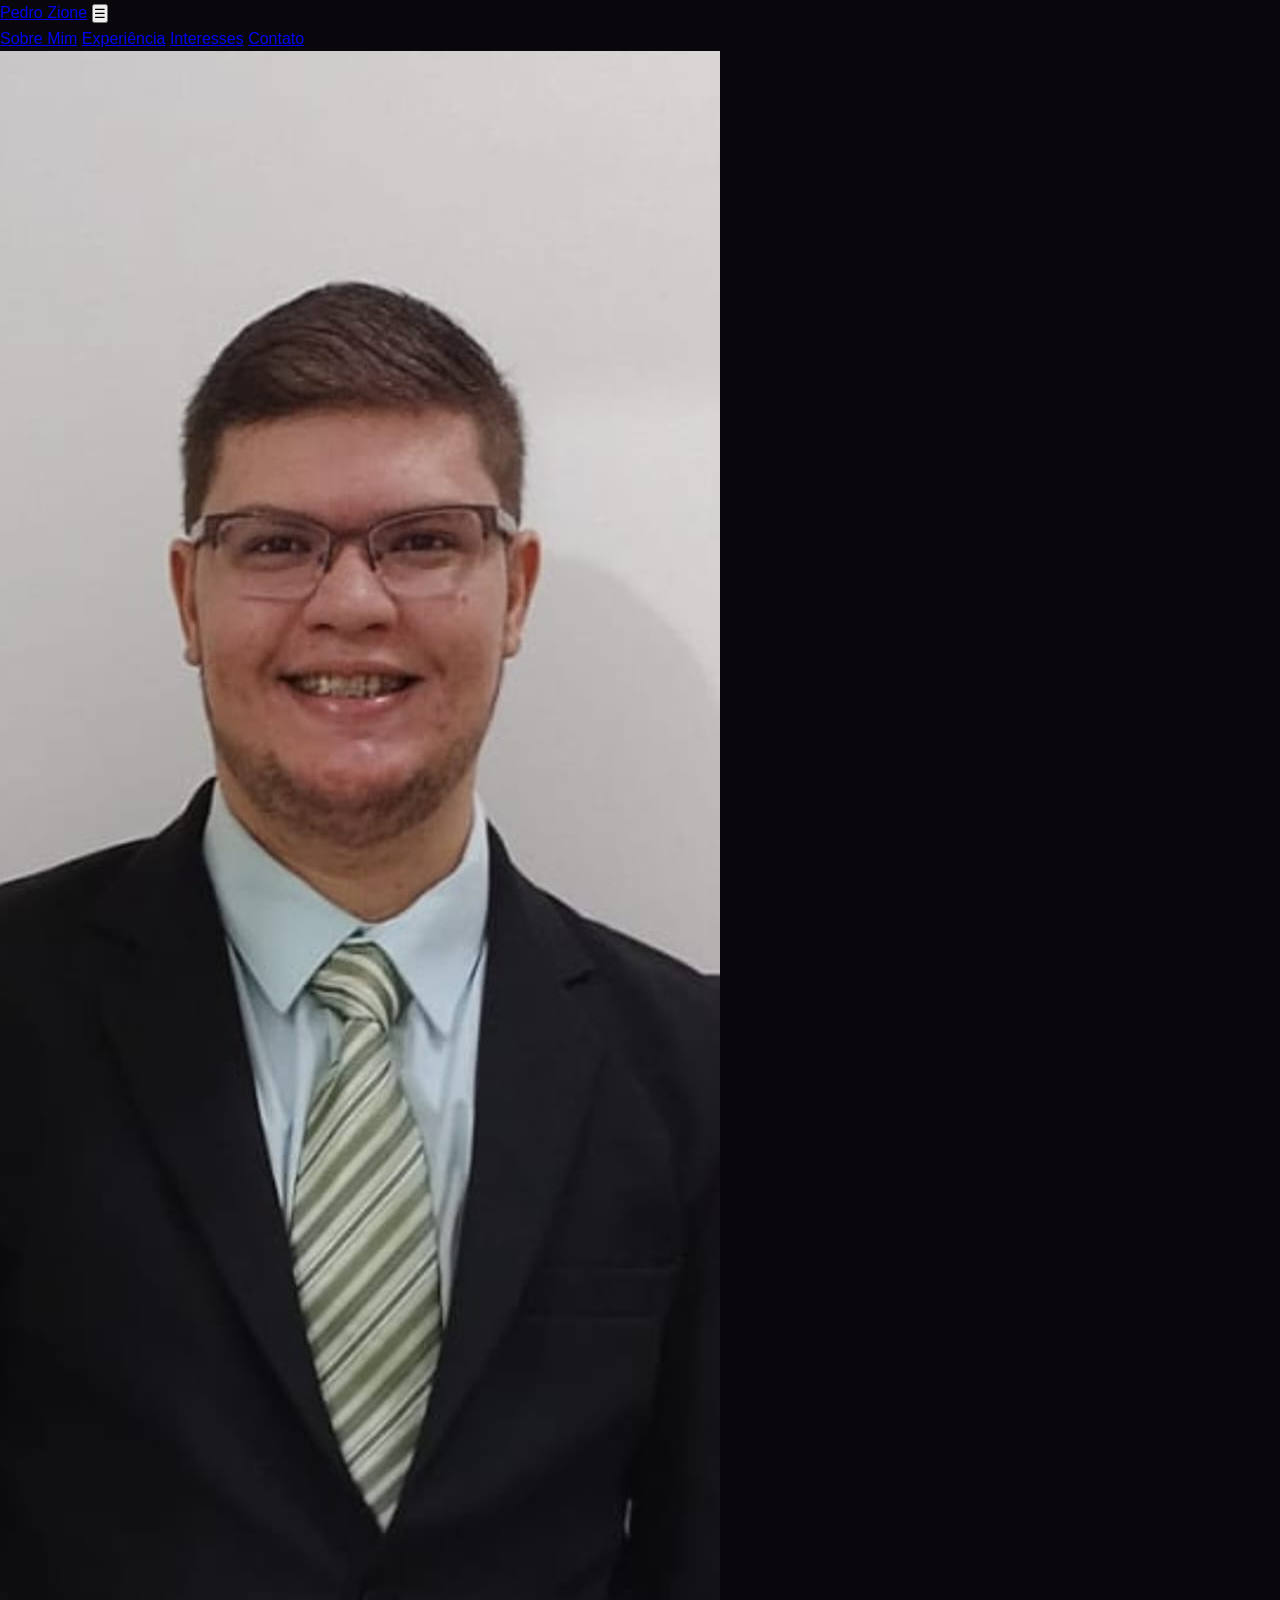
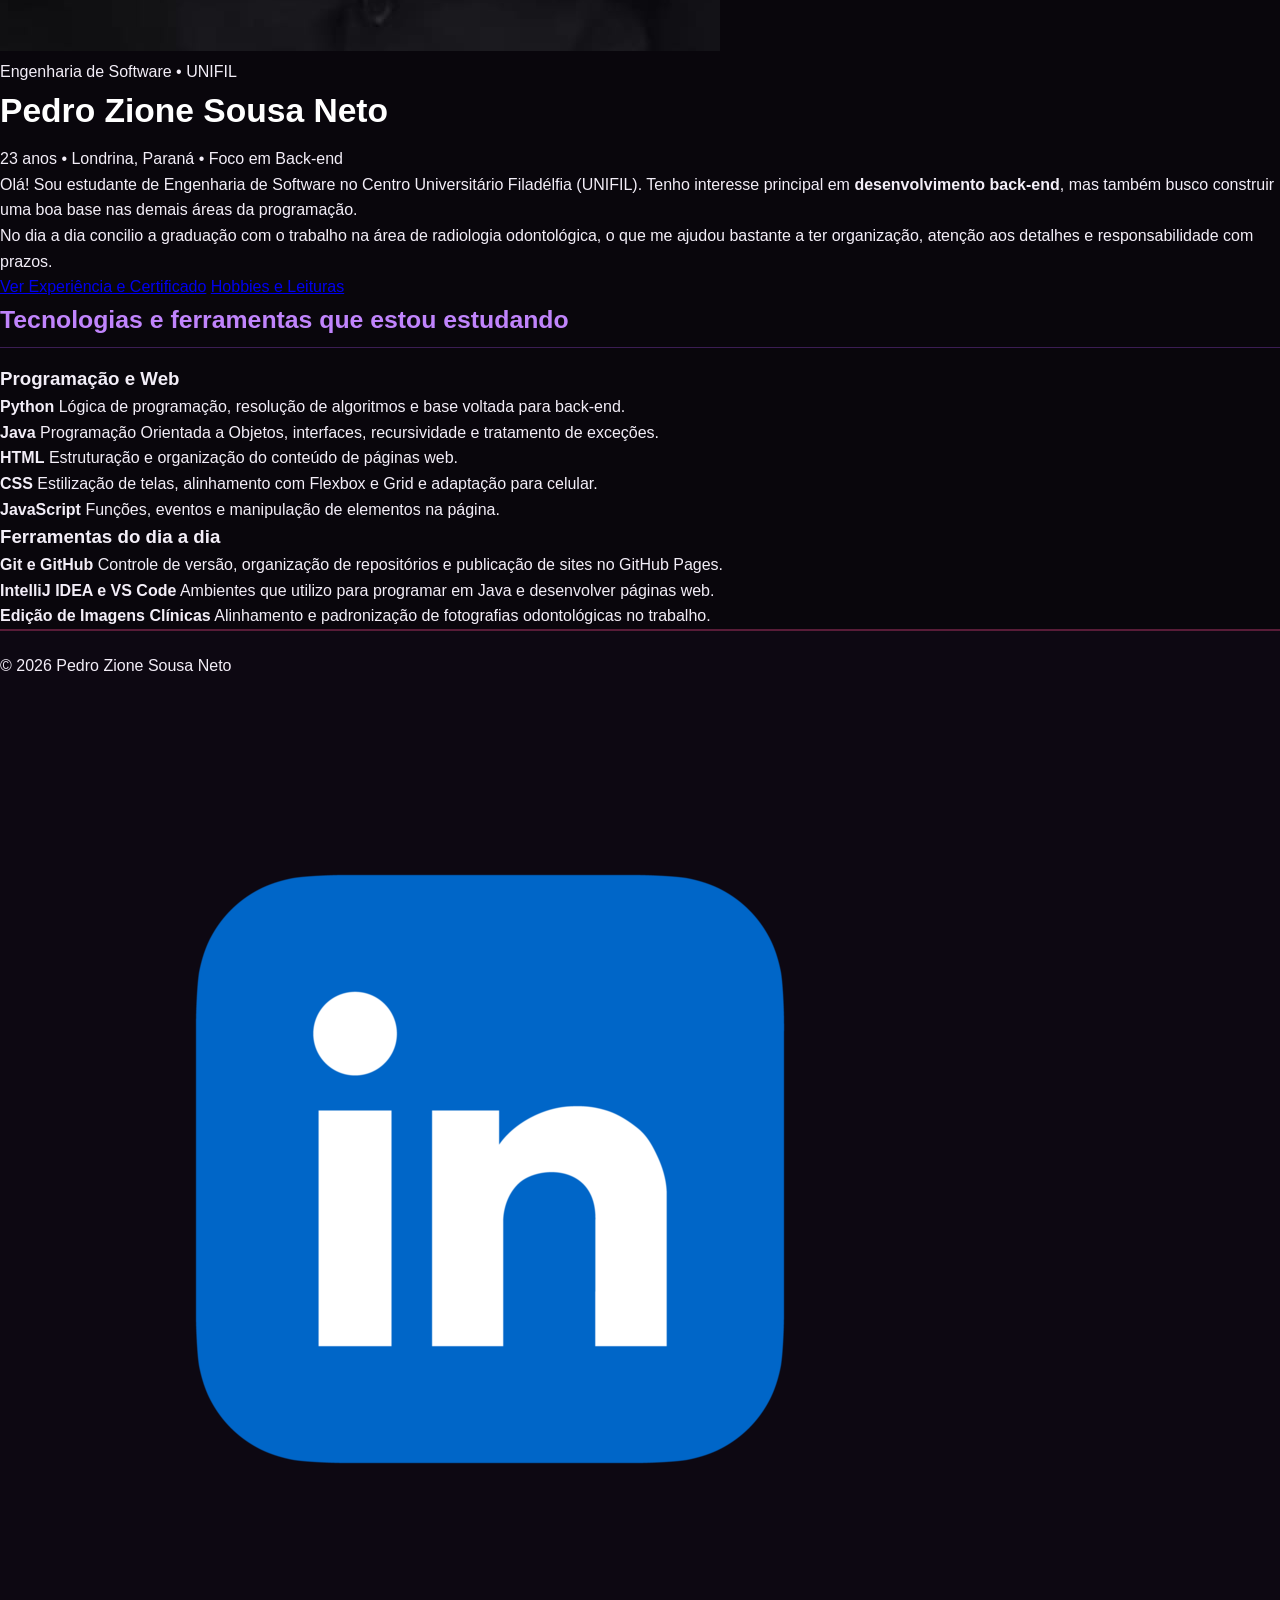
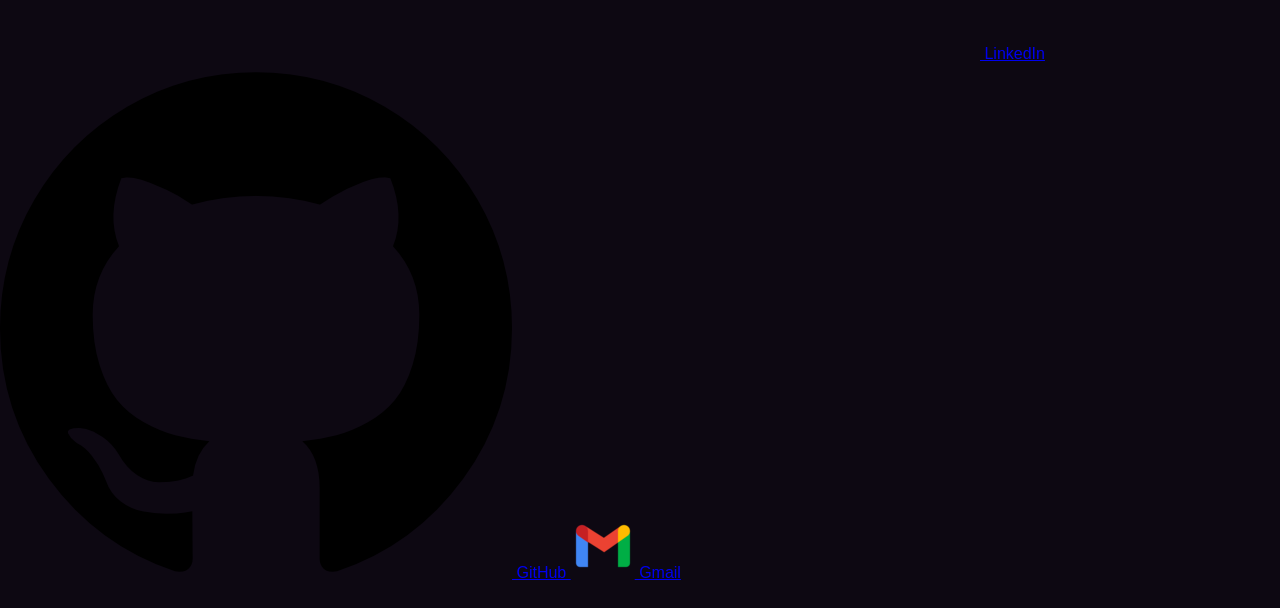
==== commit 57e5bbee: "Update index.html" ====
--- a/index.html
+++ b/index.html
@@ -11,14 +11,14 @@
 </head>
 
 <body>
-    <header class="topo">
-        <div class="container-topo">
-            <a href="index.html" class="nome-site">Pedro Zione</a>
+    <header class="barra-topo">
+        <div class="largura">
+            <a href="index.html" class="marca">Pedro Zione</a>
 
-            <button class="btn-menu" onclick="alternarMenu()" aria-label="Abrir menu">☰</button>
+            <button class="botao-menu" onclick="alternarMenu()" aria-label="Menu">☰</button>
 
-            <nav id="menu" class="navegacao">
-                <a href="index.html" class="ativo">Sobre Mim</a>
+            <nav id="menu" class="links-menu">
+                <a href="index.html" class="selecionado">Sobre Mim</a>
                 <a href="experiencia.html">Experiência</a>
                 <a href="interesses.html">Interesses</a>
                 <a href="#contato">Contato</a>
@@ -26,66 +26,87 @@
         </div>
     </header>
 
-    <main class="conteudo">
-        <section class="bloco-sobre animar">
-            <img src="Perfil.jpg" alt="Foto de Pedro Zione Sousa Neto" class="foto-perfil">
+    <section class="faixa-apresentacao">
+        <div class="largura grade-perfil">
+            <img src="Perfil.jpg" alt="Pedro Zione Sousa Neto" class="avatar">
 
-            <div class="info-sobre">
+            <div class="texto-perfil">
+                <span class="etiqueta-curso">Engenharia de Software • UNIFIL</span>
                 <h1>Pedro Zione Sousa Neto</h1>
-                <p class="curso">Estudante de Engenharia de Software • UNIFIL (23 anos)</p>
+                <p class="sub-info">23 anos • Londrina, Paraná • Foco em Back-end</p>
 
-                <p>
-                    Olá! Sou estudante de Engenharia de Software no Centro Universitário Filadélfia (UNIFIL), em Londrina. Tenho maior interesse na área de <strong>desenvolvimento back-end</strong>, onde pretendo me especializar, mas também gosto de aprender e explorar outras áreas da computação.
+                <p class="bio">
+                    Olá! Sou estudante de Engenharia de Software no Centro Universitário Filadélfia (UNIFIL). Tenho interesse principal em <strong>desenvolvimento back-end</strong>, mas também busco construir uma boa base nas demais áreas da programação.
                 </p>
-                <p>
-                    Sou dedicado, curioso e procuro sempre encarar novos desafios para evoluir tanto na parte técnica quanto pessoal. Busco oportunidades para colocar em prática os conhecimentos que venho construindo na faculdade.
+                <p class="bio">
+                    No dia a dia concilio a graduação com o trabalho na área de radiologia odontológica, o que me ajudou bastante a ter organização, atenção aos detalhes e responsabilidade com prazos.
                 </p>
 
-                <div class="links-rapidos">
-                    <a href="experiencia.html" class="botao">Minha Experiência e Certificado</a>
-                    <a href="interesses.html" class="botao-borda">Meus Interesses</a>
+                <div class="acoes">
+                    <a href="experiencia.html" class="btn-vinho">Ver Experiência e Certificado</a>
+                    <a href="interesses.html" class="btn-roxo">Hobbies e Leituras</a>
                 </div>
             </div>
-        </section>
+        </div>
+    </section>
 
-        <section class="secao animar">
-            <h2>Tecnologias que estou estudando</h2>
-            <p class="texto-apoio">Linguagens e ferramentas que venho praticando nas disciplinas e projetos pessoais:</p>
+    <main class="largura area-principal">
+        <section class="bloco-secao animar">
+            <h2>Tecnologias e ferramentas que estou estudando</h2>
 
-            <div class="lista-tech">
-                <div class="item-tech">
-                    <h3>Python</h3>
-                    <p>Lógica de programação, resolução de algoritmos, automação e base para back-end.</p>
+            <div class="duas-colunas">
+                <div class="coluna-lista">
+                    <h3>Programação e Web</h3>
+                    <ul class="lista-simples">
+                        <li>
+                            <strong>Python</strong>
+                            <span>Lógica de programação, resolução de algoritmos e base voltada para back-end.</span>
+                        </li>
+                        <li>
+                            <strong>Java</strong>
+                            <span>Programação Orientada a Objetos, interfaces, recursividade e tratamento de exceções.</span>
+                        </li>
+                        <li>
+                            <strong>HTML</strong>
+                            <span>Estruturação e organização do conteúdo de páginas web.</span>
+                        </li>
+                        <li>
+                            <strong>CSS</strong>
+                            <span>Estilização de telas, alinhamento com Flexbox e Grid e adaptação para celular.</span>
+                        </li>
+                        <li>
+                            <strong>JavaScript</strong>
+                            <span>Funções, eventos e manipulação de elementos na página.</span>
+                        </li>
+                    </ul>
                 </div>
 
-                <div class="item-tech">
-                    <h3>Java</h3>
-                    <p>Programação Orientada a Objetos, estruturas de dados, recursividade e tratamento de exceções.</p>
-                </div>
-
-                <div class="item-tech">
-                    <h3>HTML5</h3>
-                    <p>Estruturação semântica de páginas web, organização de conteúdo e acessibilidade.</p>
-                </div>
-
-                <div class="item-tech">
-                    <h3>CSS3</h3>
-                    <p>Estilização de interfaces, Flexbox, Grid Layout, responsividade e animações.</p>
-                </div>
-
-                <div class="item-tech">
-                    <h3>JavaScript</h3>
-                    <p>Interatividade no navegador, funções e manipulação de elementos do DOM.</p>
+                <div class="coluna-lista">
+                    <h3>Ferramentas do dia a dia</h3>
+                    <ul class="lista-simples">
+                        <li>
+                            <strong>Git e GitHub</strong>
+                            <span>Controle de versão, organização de repositórios e publicação de sites no GitHub Pages.</span>
+                        </li>
+                        <li>
+                            <strong>IntelliJ IDEA e VS Code</strong>
+                            <span>Ambientes que utilizo para programar em Java e desenvolver páginas web.</span>
+                        </li>
+                        <li>
+                            <strong>Edição de Imagens Clínicas</strong>
+                            <span>Alinhamento e padronização de fotografias odontológicas no trabalho.</span>
+                        </li>
+                    </ul>
                 </div>
             </div>
         </section>
     </main>
 
     <footer class="rodape" id="contato">
-        <div class="container-rodape">
-            <p>© <span id="ano">2026</span> Pedro Zione Sousa Neto • Londrina - PR</p>
+        <div class="largura rodape-conteudo">
+            <p>© <span id="ano">2026</span> Pedro Zione Sousa Neto</p>
 
-            <div class="links-sociais">
+            <div class="sociais">
                 <a href="https://www.linkedin.com/in/pedro-sousa-694192452/" target="_blank" rel="noopener noreferrer">
                     <img src="linkedin-logo-linkedin-icon-transparent-free-png.webp" alt="LinkedIn">
                     LinkedIn
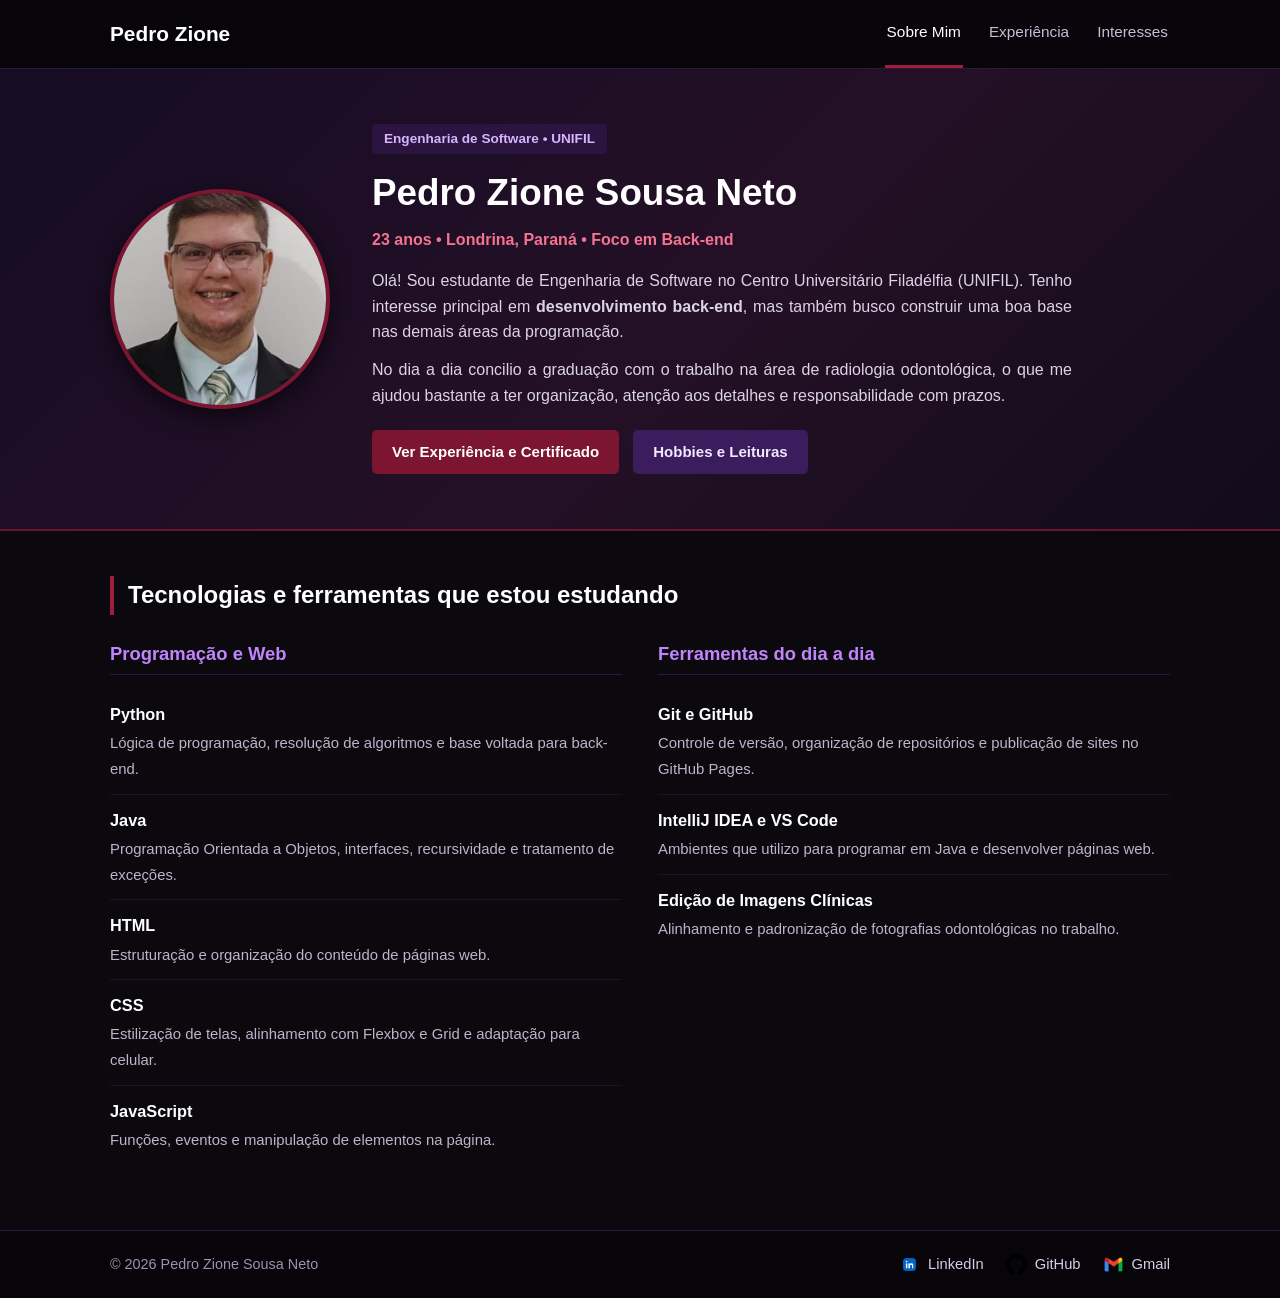
==== commit 28927c60: "Update index.html" ====
--- a/index.html
+++ b/index.html
@@ -21,7 +21,6 @@
                 <a href="index.html" class="selecionado">Sobre Mim</a>
                 <a href="experiencia.html">Experiência</a>
                 <a href="interesses.html">Interesses</a>
-                <a href="#contato">Contato</a>
             </nav>
         </div>
     </header>
@@ -102,9 +101,9 @@
         </section>
     </main>
 
-    <footer class="rodape" id="contato">
+    <footer class="rodape">
         <div class="largura rodape-conteudo">
-            <p>© <span id="ano">2026</span> Pedro Zione Sousa Neto</p>
+            <p>© 2026 Pedro Zione Sousa Neto</p>
 
             <div class="sociais">
                 <a href="https://www.linkedin.com/in/pedro-sousa-694192452/" target="_blank" rel="noopener noreferrer">
--- a/style.css
+++ b/style.css
@@ -12,325 +12,357 @@
     min-height: 100vh;
     display: flex;
     flex-direction: column;
-    background-color: #09060c;
-    color: #f3eef8;
-    font-family: 'Segoe UI', Tahoma, Geneva, Verdana, sans-serif;
+    background-color: #0b090e;
+    color: #efebf4;
+    font-family: 'Segoe UI', Arial, sans-serif;
     line-height: 1.6;
 }
 
-.topo {
-    background-color: #0d0812;
-    border-bottom: 2px solid #581c38;
+.largura {
+    width: min(1060px, 90%);
+    margin: 0 auto;
+}
+
+.barra-topo {
+    background-color: #070509;
+    border-bottom: 1px solid #2b183d;
     position: sticky;
     top: 0;
-    z-index: 10;
-}
-
-.container-topo {
-    width: min(1100px, 92%);
-    margin: 0 auto;
-    min-height: 70px;
+    z-index: 20;
+}
+
+.barra-topo .largura {
+    min-height: 68px;
     display: flex;
     align-items: center;
     justify-content: space-between;
     flex-wrap: wrap;
 }
 
-.nome-site {
-    color: #ffffff;
-    font-size: 1.35rem;
+.marca {
+    color: #ffffff;
+    font-size: 1.3rem;
     font-weight: 700;
     text-decoration: none;
 }
 
-.navegacao {
-    display: flex;
-    gap: 10px;
-}
-
-.navegacao a {
-    color: #d8cce6;
+.links-menu {
+    display: flex;
+    gap: 24px;
+}
+
+.links-menu a {
+    color: #c7bdd4;
     text-decoration: none;
-    padding: 8px 14px;
-    border-radius: 6px;
-    font-size: 0.95rem;
+    font-size: 0.96rem;
     font-weight: 500;
-    transition: background-color 0.25s, color 0.25s;
-}
-
-.navegacao a:hover,
-.navegacao a.ativo {
-    background-color: #781730;
-    color: #ffffff;
-}
-
-.btn-menu {
+    padding: 20px 2px;
+    border-bottom: 3px solid transparent;
+    transition: color 0.2s, border-color 0.2s;
+}
+
+.links-menu a:hover {
+    color: #ffffff;
+}
+
+.links-menu a.selecionado {
+    color: #ffffff;
+    border-bottom: 3px solid #9f1d3f;
+}
+
+.botao-menu {
     display: none;
-    background-color: #1f1230;
-    color: #ffffff;
-    border: 1px solid #6b142a;
+    background: #181024;
+    color: #ffffff;
+    border: 1px solid #4a235a;
     padding: 6px 12px;
-    border-radius: 6px;
+    border-radius: 4px;
     font-size: 1.1rem;
     cursor: pointer;
 }
 
-.conteudo {
+.faixa-apresentacao {
+    background: linear-gradient(135deg, #160c24 0%, #241026 55%, #120b1a 100%);
+    border-bottom: 2px solid #6b142a;
+    padding: 55px 0;
+}
+
+.grade-perfil {
+    display: flex;
+    align-items: center;
+    gap: 42px;
+}
+
+.avatar {
+    width: 220px;
+    height: 220px;
+    border-radius: 50%;
+    object-fit: cover;
+    object-position: center 33%;
+    border: 4px solid #7c1630;
+    box-shadow: 0 8px 25px rgba(0, 0, 0, 0.6);
+    flex-shrink: 0;
+}
+
+.etiqueta-curso {
+    display: inline-block;
+    background-color: #2b1540;
+    color: #d8b4fe;
+    padding: 4px 12px;
+    border-radius: 4px;
+    font-size: 0.85rem;
+    font-weight: 600;
+    margin-bottom: 10px;
+}
+
+.texto-perfil h1 {
+    font-size: 2.3rem;
+    color: #ffffff;
+    margin-bottom: 4px;
+}
+
+.sub-info {
+    color: #f47292;
+    font-weight: 600;
+    margin-bottom: 16px;
+}
+
+.bio {
+    color: #dcd3e6;
+    margin-bottom: 12px;
+    max-width: 700px;
+    text-align: justify;
+}
+
+.acoes {
+    display: flex;
+    flex-wrap: wrap;
+    gap: 14px;
+    margin-top: 22px;
+}
+
+.btn-vinho,
+.btn-roxo {
+    display: inline-block;
+    padding: 10px 20px;
+    border-radius: 5px;
+    font-size: 0.94rem;
+    font-weight: 600;
+    text-decoration: none;
+    cursor: pointer;
+    border: none;
+    transition: background-color 0.2s, transform 0.2s;
+}
+
+.btn-vinho {
+    background-color: #7c1630;
+    color: #ffffff;
+}
+
+.btn-vinho:hover {
+    background-color: #9f1d3f;
+    transform: translateY(-2px);
+}
+
+.btn-roxo {
+    background-color: #3b1d5e;
+    color: #f3e8ff;
+}
+
+.btn-roxo:hover {
+    background-color: #522882;
+    transform: translateY(-2px);
+}
+
+.faixa-titulo {
+    background: linear-gradient(135deg, #160c24 0%, #241026 100%);
+    border-bottom: 2px solid #6b142a;
+    padding: 38px 0;
+}
+
+.faixa-titulo h1 {
+    font-size: 2rem;
+    color: #ffffff;
+    margin-bottom: 6px;
+}
+
+.faixa-titulo p {
+    color: #cbbdd9;
+    max-width: 700px;
+}
+
+.area-principal {
     flex: 1;
-    width: min(1100px, 92%);
-    margin: 40px auto 60px;
-}
-
-.secao {
-    margin-top: 50px;
-}
-
-h1 {
-    font-size: 2.1rem;
-    color: #ffffff;
-    margin-bottom: 8px;
-}
-
-h2 {
-    font-size: 1.55rem;
+    padding: 45px 0 65px;
+}
+
+.bloco-secao {
+    margin-bottom: 55px;
+}
+
+.bloco-secao:last-child {
+    margin-bottom: 0;
+}
+
+.bloco-secao h2 {
+    font-size: 1.5rem;
+    color: #ffffff;
+    margin-bottom: 24px;
+    padding-left: 14px;
+    border-left: 4px solid #9f1d3f;
+}
+
+.duas-colunas {
+    display: grid;
+    grid-template-columns: repeat(2, 1fr);
+    gap: 36px;
+}
+
+.coluna-lista h3 {
     color: #c084fc;
-    margin-bottom: 16px;
-    padding-bottom: 8px;
-    border-bottom: 1px solid #3b1d54;
-}
-
-.texto-apoio {
-    color: #a99bb8;
-    margin-bottom: 20px;
-}
-
-.bloco-sobre {
-    display: flex;
-    align-items: center;
-    gap: 35px;
-    background-color: #140d1f;
+    font-size: 1.15rem;
+    margin-bottom: 14px;
+    padding-bottom: 6px;
+    border-bottom: 1px solid #2b183d;
+}
+
+.lista-simples {
+    list-style: none;
+}
+
+.lista-simples li {
+    padding: 12px 0;
+    border-bottom: 1px solid #1d1329;
+}
+
+.lista-simples li:last-child {
+    border-bottom: none;
+}
+
+.lista-simples strong {
+    display: block;
+    color: #ffffff;
+    font-size: 1.02rem;
+    margin-bottom: 3px;
+}
+
+.lista-simples span {
+    color: #bfb3cc;
+    font-size: 0.93rem;
+}
+
+.linha-tempo {
+    border-left: 2px solid #4c1d57;
+    margin-left: 10px;
+    padding-left: 28px;
+    display: flex;
+    flex-direction: column;
+    gap: 36px;
+}
+
+.item-tempo {
+    position: relative;
+}
+
+.marcador-tempo {
+    position: absolute;
+    left: -35px;
+    top: 6px;
+    width: 12px;
+    height: 12px;
+    border-radius: 50%;
+    background-color: #be185d;
+    border: 2px solid #0b090e;
+}
+
+.marcador-tempo.antigo {
+    background-color: #7e22ce;
+}
+
+.topo-item-tempo {
+    display: flex;
+    align-items: center;
+    gap: 12px;
+    flex-wrap: wrap;
+}
+
+.topo-item-tempo h3 {
+    font-size: 1.3rem;
+    color: #ffffff;
+}
+
+.status-atual,
+.status-antigo {
+    font-size: 0.78rem;
+    font-weight: 600;
+    padding: 2px 10px;
+    border-radius: 4px;
+}
+
+.status-atual {
+    background-color: #7c1630;
+    color: #ffffff;
+}
+
+.status-antigo {
+    background-color: #261638;
+    color: #d8b4fe;
+}
+
+.local-trabalho {
+    color: #f47292;
+    font-weight: 600;
+    margin: 4px 0 10px;
+}
+
+.resumo-trabalho {
+    color: #d4c9e0;
+    margin-bottom: 12px;
+    max-width: 780px;
+}
+
+.lista-tarefas {
+    padding-left: 20px;
+    color: #c5b8d4;
+    font-size: 0.95rem;
+}
+
+.lista-tarefas li {
+    margin-bottom: 6px;
+}
+
+.area-certificado {
+    display: grid;
+    grid-template-columns: 350px 1fr;
+    gap: 30px;
+    align-items: center;
+    background-color: #130e1c;
+    border-left: 4px solid #7e22ce;
+    padding: 24px;
+}
+
+.img-cert {
+    width: 100%;
+    height: 235px;
+    object-fit: contain;
+    background-color: #070509;
     border: 1px solid #381c52;
-    border-radius: 10px;
-    padding: 30px;
-}
-
-.foto-perfil {
-    width: 240px;
-    height: 290px;
-    object-fit: cover;
-    object-position: center top;
-    border-radius: 8px;
-    border: 2px solid #881337;
-    flex-shrink: 0;
-}
-
-.curso {
-    color: #f47292;
-    font-weight: 600;
-    margin-bottom: 15px;
-    font-size: 1.05rem;
-}
-
-.info-sobre p {
-    color: #dfd6ea;
+}
+
+.dados-cert h3 {
+    font-size: 1.3rem;
+    color: #ffffff;
+    margin-bottom: 10px;
+}
+
+.dados-cert p {
+    color: #d4c9e0;
     margin-bottom: 12px;
     text-align: justify;
 }
 
-.links-rapidos {
-    display: flex;
-    flex-wrap: wrap;
-    gap: 12px;
-    margin-top: 20px;
-}
-
-.botao,
-.botao-borda {
-    display: inline-block;
-    padding: 10px 18px;
-    border-radius: 6px;
-    font-size: 0.92rem;
-    font-weight: 600;
-    text-decoration: none;
-    cursor: pointer;
-    transition: background-color 0.25s, transform 0.2s, border-color 0.25s;
-}
-
-.botao {
-    background-color: #781730;
-    color: #ffffff;
-    border: 1px solid #9f1d3f;
-}
-
-.botao:hover {
-    background-color: #991b3b;
-    transform: translateY(-2px);
-}
-
-.botao-borda {
-    background-color: #1c112b;
-    color: #e9d5ff;
-    border: 1px solid #6b21a8;
-}
-
-.botao-borda:hover {
-    background-color: #2c1945;
-    border-color: #a855f7;
-    color: #ffffff;
-}
-
-.lista-tech {
-    display: grid;
-    grid-template-columns: repeat(auto-fit, minmax(195px, 1fr));
-    gap: 16px;
-}
-
-.item-tech {
-    background-color: #140d1f;
-    border: 1px solid #381c52;
-    border-radius: 8px;
-    padding: 20px;
-    transition: transform 0.25s, border-color 0.25s;
-}
-
-.item-tech:hover {
-    transform: translateY(-4px);
-    border-color: #881337;
-}
-
-.item-tech h3 {
-    color: #d8b4fe;
-    font-size: 1.15rem;
-    margin-bottom: 8px;
-}
-
-.item-tech p {
-    color: #cfc4dc;
-    font-size: 0.9rem;
-}
-
-.titulo-pagina {
-    margin-bottom: 30px;
-}
-
-.titulo-pagina p {
-    color: #a99bb8;
-    font-size: 1rem;
-}
-
-.grade-dupla {
-    display: grid;
-    grid-template-columns: repeat(2, 1fr);
-    gap: 24px;
-}
-
-.caixa-cargo {
-    background-color: #140d1f;
-    border: 1px solid #381c52;
-    border-radius: 10px;
-    padding: 25px;
-}
-
-.cabecalho-cargo {
-    display: flex;
-    justify-content: space-between;
-    align-items: center;
-    gap: 10px;
-    margin-bottom: 6px;
-}
-
-.cabecalho-cargo h2 {
-    font-size: 1.3rem;
-    color: #ffffff;
-    border: none;
-    margin: 0;
-    padding: 0;
-}
-
-.etiqueta-atual,
-.etiqueta-anterior {
-    font-size: 0.78rem;
-    font-weight: 600;
-    padding: 3px 10px;
-    border-radius: 4px;
-}
-
-.etiqueta-atual {
-    background-color: #781730;
-    color: #ffffff;
-}
-
-.etiqueta-anterior {
-    background-color: #241736;
-    color: #c4b5d6;
-}
-
-.empresa {
-    color: #f47292;
-    font-weight: 600;
-    margin-bottom: 12px;
-}
-
-.descricao-cargo {
-    color: #cfc4dc;
-    font-size: 0.94rem;
-    margin-bottom: 14px;
-    text-align: justify;
-}
-
-.atividades {
-    padding-left: 20px;
-    color: #ece4f5;
-    font-size: 0.92rem;
-}
-
-.atividades li {
-    margin-bottom: 6px;
-}
-
-.bloco-certificado {
-    display: grid;
-    grid-template-columns: 360px 1fr;
-    gap: 28px;
-    align-items: center;
-    background-color: #140d1f;
-    border: 1px solid #381c52;
-    border-radius: 10px;
-    padding: 24px;
-}
-
-.moldura-certificado {
-    width: 100%;
-    height: 245px;
-    background-color: #08050b;
-    border: 1px solid #581c38;
-    border-radius: 6px;
-    overflow: hidden;
-    display: flex;
-    align-items: center;
-    justify-content: center;
-}
-
-.moldura-certificado img {
-    width: 100%;
-    height: 100%;
-    object-fit: contain;
-}
-
-.texto-certificado h3 {
-    font-size: 1.3rem;
-    color: #ffffff;
-    margin-bottom: 10px;
-}
-
-.texto-certificado p {
-    color: #cfc4dc;
-    margin-bottom: 12px;
-    text-align: justify;
-}
-
-.meta-certificado {
-    color: #d8b4fe !important;
+.data-cert {
+    color: #c084fc !important;
     font-size: 0.9rem;
     margin-bottom: 18px !important;
 }
@@ -339,7 +371,7 @@
     display: none;
     position: fixed;
     inset: 0;
-    background-color: rgba(5, 3, 8, 0.9);
+    background-color: rgba(0, 0, 0, 0.88);
     z-index: 100;
     justify-content: center;
     align-items: center;
@@ -359,106 +391,45 @@
     width: 100%;
     max-height: 82vh;
     object-fit: contain;
-    border-radius: 8px;
-    border: 2px solid #881337;
+    border: 2px solid #7c1630;
 }
 
 .fechar-modal {
-    background-color: #781730;
+    background-color: #7c1630;
     color: #ffffff;
     border: none;
     padding: 8px 14px;
-    border-radius: 6px;
+    border-radius: 4px;
     font-weight: 600;
     cursor: pointer;
 }
 
-.grade-tres {
+.grade-obras {
     display: grid;
     grid-template-columns: repeat(3, 1fr);
-    gap: 22px;
-}
-
-.card-item {
-    background-color: #140d1f;
-    border: 1px solid #381c52;
-    border-radius: 10px;
+    gap: 24px;
+}
+
+.obra {
+    background-color: #130e1c;
+    border-bottom: 3px solid #6b142a;
+    display: flex;
+    flex-direction: column;
+    transition: transform 0.25s;
+}
+
+.obra:hover {
+    transform: translateY(-4px);
+}
+
+.capa-obra {
+    width: 100%;
+    height: 310px;
     overflow: hidden;
-    display: flex;
-    flex-direction: column;
-    transition: transform 0.25s, border-color 0.25s;
-}
-
-.card-item:hover,
-.card-autor:hover {
-    transform: translateY(-4px);
-    border-color: #881337;
-}
-
-.img-padrao {
-    width: 100%;
-    height: 300px;
-    background-color: #08050b;
-    border-bottom: 1px solid #381c52;
-    overflow: hidden;
-}
-
-.img-padrao img {
-    width: 100%;
-    height: 100%;
-    object-fit: cover;
-    object-position: center;
-    display: block;
-}
-
-.corpo-card {
-    padding: 20px;
-    flex: 1;
-}
-
-.tipo {
-    display: inline-block;
-    font-size: 0.8rem;
-    font-weight: 600;
-    color: #f47292;
-    margin-bottom: 6px;
-}
-
-.corpo-card h3,
-.corpo-autor h3 {
-    font-size: 1.25rem;
-    color: #ffffff;
-    margin-bottom: 10px;
-}
-
-.corpo-card p,
-.corpo-autor p {
-    color: #cfc4dc;
-    font-size: 0.92rem;
-    text-align: justify;
-}
-
-.card-autor {
-    display: flex;
-    align-items: center;
-    gap: 20px;
-    background-color: #140d1f;
-    border: 1px solid #381c52;
-    border-radius: 10px;
-    padding: 20px;
-    transition: transform 0.25s, border-color 0.25s;
-}
-
-.img-autor {
-    width: 160px;
-    height: 205px;
-    border-radius: 8px;
-    overflow: hidden;
-    border: 1px solid #6b142a;
-    flex-shrink: 0;
-}
-
-.img-autor img {
+    background-color: #070509;
+}
+
+.capa-obra img {
     width: 100%;
     height: 100%;
     object-fit: cover;
@@ -466,15 +437,56 @@
     display: block;
 }
 
+.texto-obra {
+    padding: 20px;
+}
+
+.categoria {
+    display: block;
+    font-size: 0.8rem;
+    font-weight: 600;
+    color: #f47292;
+    margin-bottom: 5px;
+}
+
+.texto-obra h3,
+.autor h3 {
+    font-size: 1.22rem;
+    color: #ffffff;
+    margin-bottom: 8px;
+}
+
+.texto-obra p,
+.autor p {
+    color: #c5b8d4;
+    font-size: 0.92rem;
+    text-align: justify;
+}
+
+.autor {
+    display: flex;
+    align-items: center;
+    gap: 20px;
+    background-color: #130e1c;
+    border-left: 3px solid #7e22ce;
+    padding: 18px;
+}
+
+.foto-autor {
+    width: 145px;
+    height: 190px;
+    object-fit: cover;
+    object-position: center top;
+    flex-shrink: 0;
+}
+
 .rodape {
-    background-color: #0d0812;
-    border-top: 2px solid #581c38;
+    background-color: #070509;
+    border-top: 1px solid #2b183d;
     padding: 22px 0;
 }
 
-.container-rodape {
-    width: min(1100px, 92%);
-    margin: 0 auto;
+.rodape-conteudo {
     display: flex;
     justify-content: space-between;
     align-items: center;
@@ -482,49 +494,45 @@
     gap: 16px;
 }
 
-.container-rodape p {
-    color: #a99bb8;
+.rodape-conteudo p {
+    color: #9e91ad;
     font-size: 0.9rem;
 }
 
-.links-sociais {
-    display: flex;
-    align-items: center;
-    gap: 20px;
-    flex-wrap: wrap;
-}
-
-.links-sociais a {
+.sociais {
+    display: flex;
+    align-items: center;
+    gap: 22px;
+}
+
+.sociais a {
     display: inline-flex;
     align-items: center;
     gap: 8px;
     color: #d8cce6;
     text-decoration: none;
     font-size: 0.92rem;
-    font-weight: 500;
     transition: color 0.2s;
 }
 
-.links-sociais a:hover {
+.sociais a:hover {
     color: #f47292;
 }
 
-.links-sociais img {
-    width: 22px;
-    height: 22px;
+.sociais img {
+    width: 21px;
+    height: 21px;
     object-fit: contain;
 }
 
-/* ANIMAÇÃO SUAVE*/
-
 .animar {
-    animation: aparecer 0.5s ease;
-}
-
-@keyframes aparecer {
+    animation: entrar 0.45s ease;
+}
+
+@keyframes entrar {
     from {
         opacity: 0;
-        transform: translateY(12px);
+        transform: translateY(10px);
     }
 
     to {
@@ -533,52 +541,52 @@
     }
 }
 
-/*  RESPONSIVIDADE */
-
+/* Responsividade */
 @media (max-width: 900px) {
-    .bloco-sobre {
+    .grade-perfil {
         flex-direction: column;
         text-align: center;
     }
 
-    .links-rapidos {
+    .acoes {
         justify-content: center;
     }
 
-    .grade-dupla,
-    .grade-tres,
-    .bloco-certificado {
+    .duas-colunas,
+    .grade-obras,
+    .area-certificado {
         grid-template-columns: 1fr;
     }
 }
 
 @media (max-width: 650px) {
-    .btn-menu {
+    .botao-menu {
         display: block;
     }
 
-    .navegacao {
+    .links-menu {
         display: none;
         width: 100%;
         flex-direction: column;
-        padding: 12px 0;
-    }
-
-    .navegacao.aberto {
+        gap: 0;
+        padding-bottom: 10px;
+    }
+
+    .links-menu.aberto {
         display: flex;
     }
 
-    .card-autor {
+    .links-menu a {
+        padding: 10px 0;
+    }
+
+    .autor {
         flex-direction: column;
         text-align: center;
     }
 
-    .container-rodape {
+    .rodape-conteudo {
         flex-direction: column;
         text-align: center;
     }
-
-    .links-sociais {
-        justify-content: center;
-    }
-}
+}
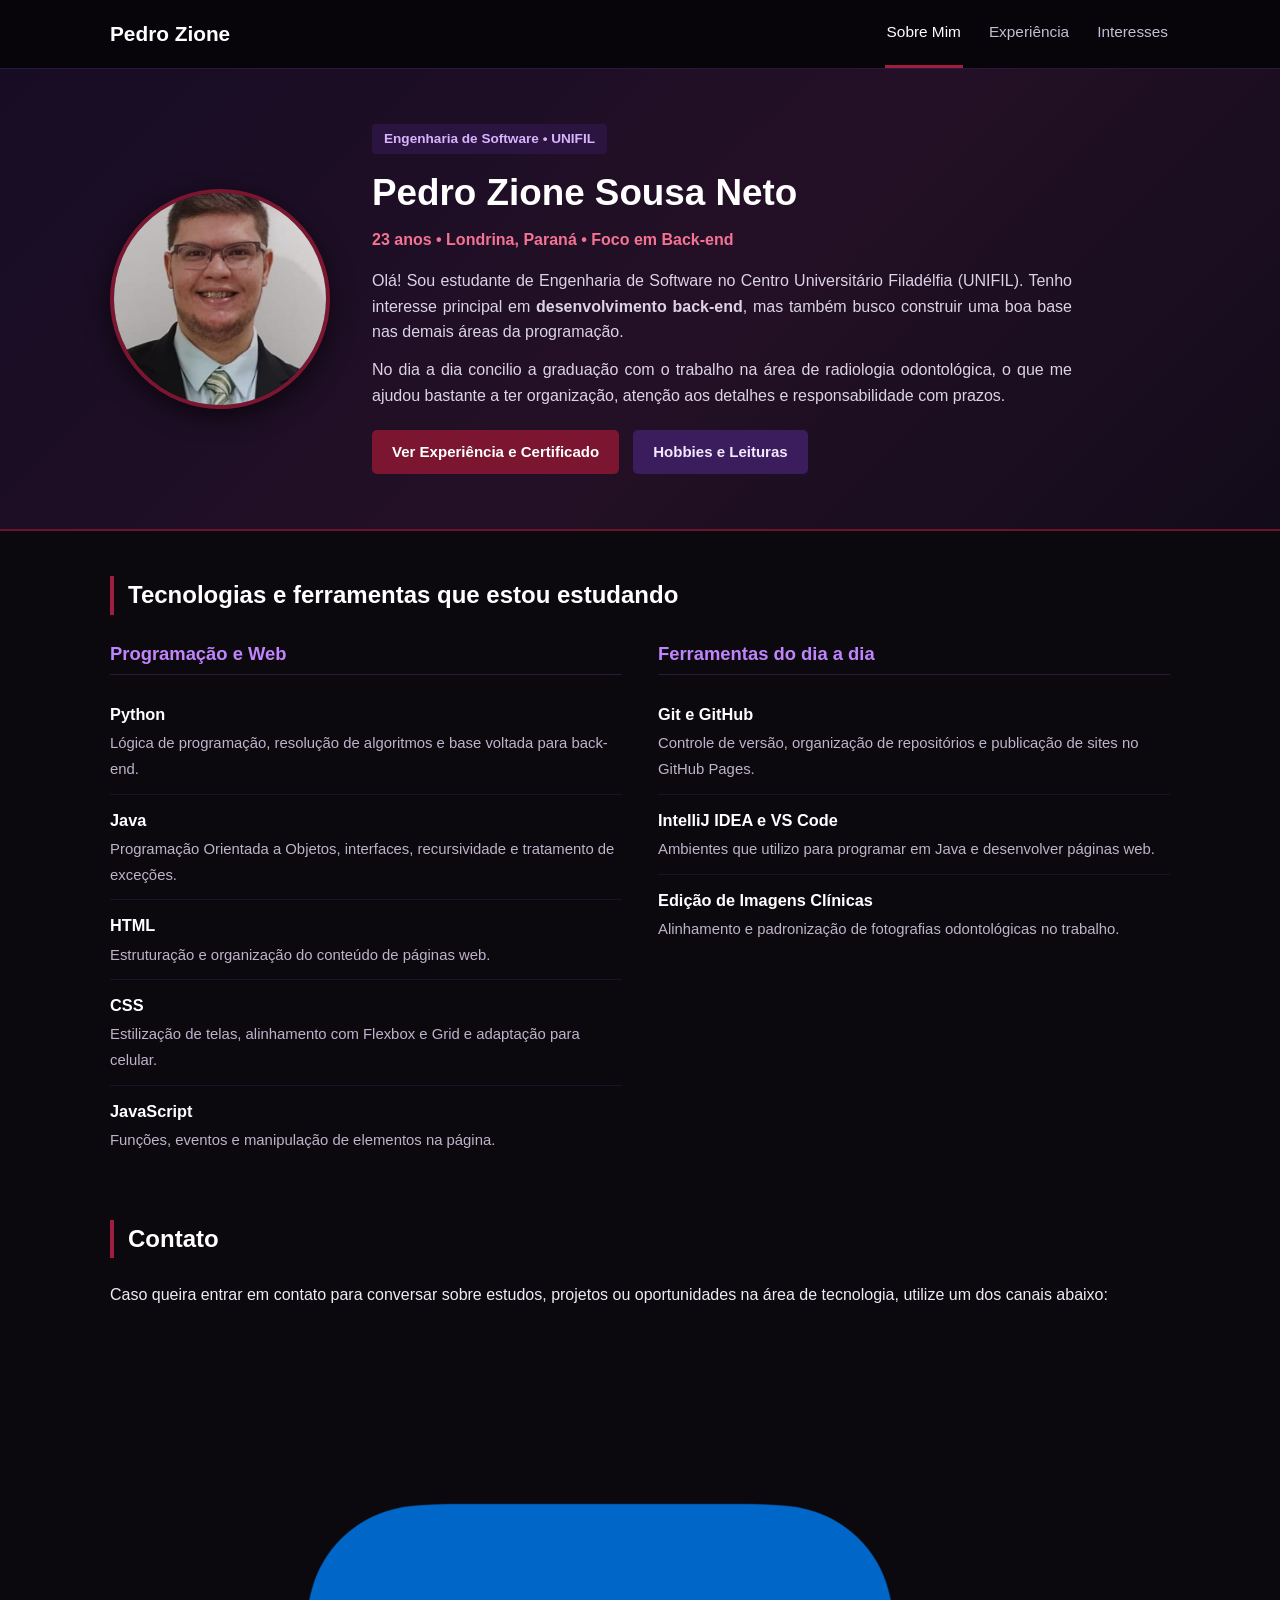
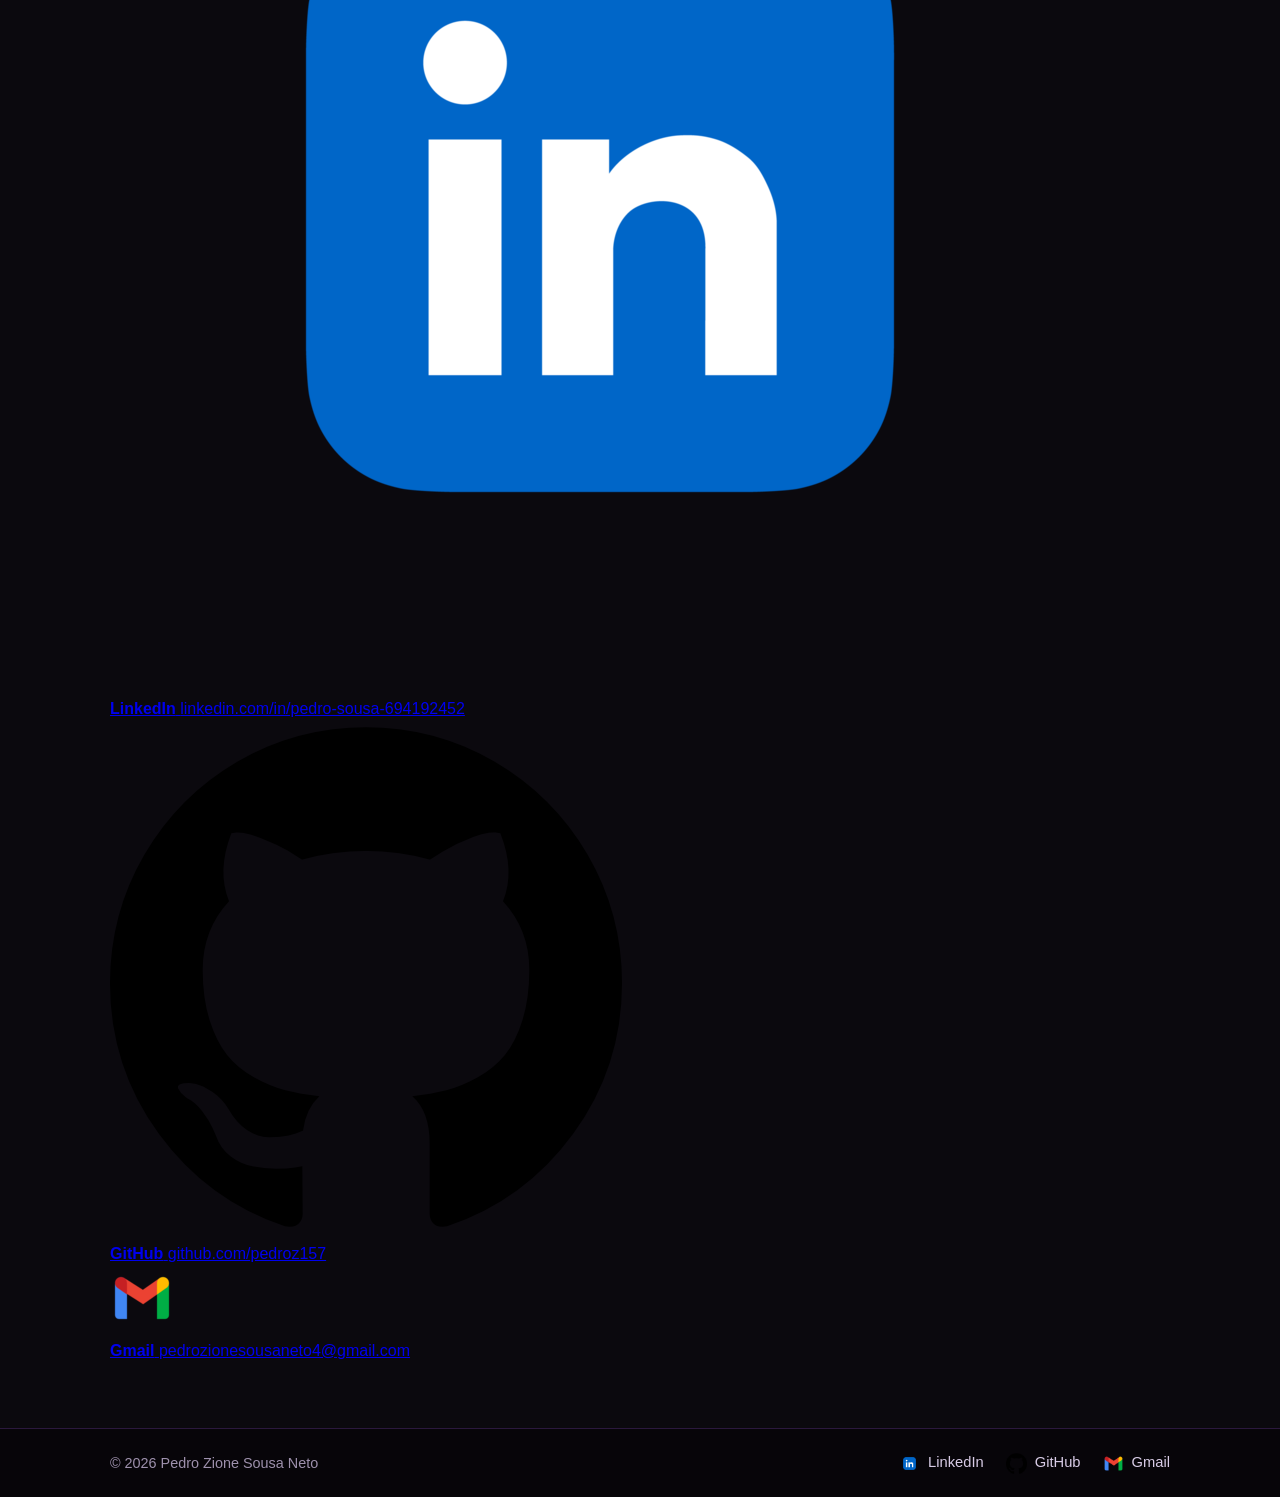
==== commit 9107bd3e: "Update index.html" ====
--- a/index.html
+++ b/index.html
@@ -99,6 +99,39 @@
                 </div>
             </div>
         </section>
+
+        <section class="bloco-secao animar">
+            <h2>Contato</h2>
+            <p class="texto-contato">
+                Caso queira entrar em contato para conversar sobre estudos, projetos ou oportunidades na área de tecnologia, utilize um dos canais abaixo:
+            </p>
+
+            <div class="lista-contatos">
+                <a href="https://www.linkedin.com/in/pedro-sousa-694192452/" target="_blank" rel="noopener noreferrer" class="item-contato">
+                    <img src="linkedin-logo-linkedin-icon-transparent-free-png.webp" alt="LinkedIn">
+                    <div>
+                        <strong>LinkedIn</strong>
+                        <span>linkedin.com/in/pedro-sousa-694192452</span>
+                    </div>
+                </a>
+
+                <a href="https://github.com/pedroz157" target="_blank" rel="noopener noreferrer" class="item-contato">
+                    <img src="Github.png" alt="GitHub">
+                    <div>
+                        <strong>GitHub</strong>
+                        <span>github.com/pedroz157</span>
+                    </div>
+                </a>
+
+                <a href="https://mail.google.com/mail/?view=cm&fs=1&to=pedrozionesousaneto4@gmail.com" target="_blank" rel="noopener noreferrer" class="item-contato">
+                    <img src="gmail.png" alt="Gmail">
+                    <div>
+                        <strong>Gmail</strong>
+                        <span>pedrozionesousaneto4@gmail.com</span>
+                    </div>
+                </a>
+            </div>
+        </section>
     </main>
 
     <footer class="rodape">
--- a/style.css
+++ b/style.css
@@ -2,10 +2,6 @@
     margin: 0;
     padding: 0;
     box-sizing: border-box;
-}
-
-html {
-    scroll-behavior: smooth;
 }
 
 body {
@@ -251,42 +247,26 @@
     font-size: 0.93rem;
 }
 
-.linha-tempo {
-    border-left: 2px solid #4c1d57;
-    margin-left: 10px;
-    padding-left: 28px;
+.lista-experiencias {
     display: flex;
     flex-direction: column;
-    gap: 36px;
-}
-
-.item-tempo {
-    position: relative;
-}
-
-.marcador-tempo {
-    position: absolute;
-    left: -35px;
-    top: 6px;
-    width: 12px;
-    height: 12px;
-    border-radius: 50%;
-    background-color: #be185d;
-    border: 2px solid #0b090e;
-}
-
-.marcador-tempo.antigo {
-    background-color: #7e22ce;
-}
-
-.topo-item-tempo {
+    gap: 28px;
+}
+
+.item-experiencia {
+    background-color: #130e1c;
+    border-left: 4px solid #7c1630;
+    padding: 24px;
+}
+
+.topo-experiencia {
     display: flex;
     align-items: center;
     gap: 12px;
     flex-wrap: wrap;
 }
 
-.topo-item-tempo h3 {
+.topo-experiencia h3 {
     font-size: 1.3rem;
     color: #ffffff;
 }
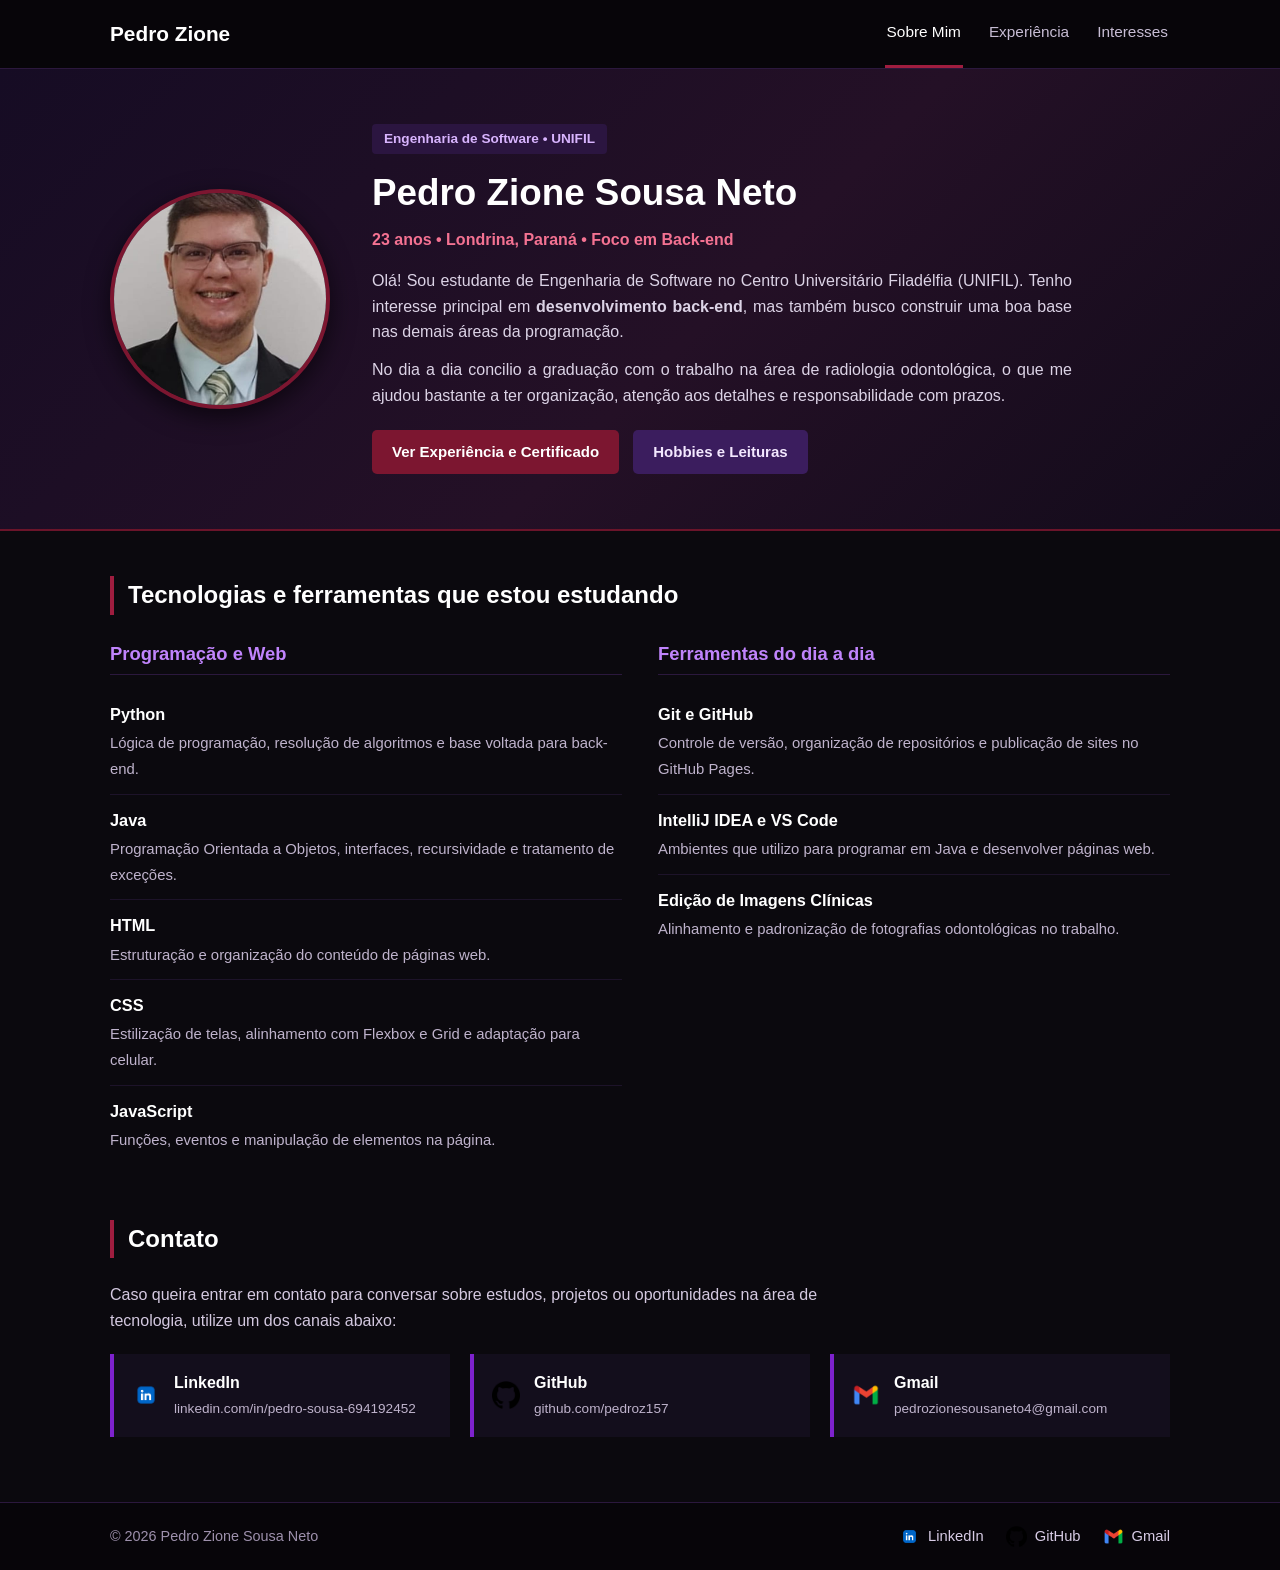
==== commit 5fd151a3: "Update index.html" ====
--- a/index.html
+++ b/index.html
@@ -116,7 +116,7 @@
                 </a>
 
                 <a href="https://github.com/pedroz157" target="_blank" rel="noopener noreferrer" class="item-contato">
-                    <img src="Github.png" alt="GitHub">
+                    <img src="Github.png" alt="GitHub" class="icone-github">
                     <div>
                         <strong>GitHub</strong>
                         <span>github.com/pedroz157</span>
@@ -145,7 +145,7 @@
                 </a>
 
                 <a href="https://github.com/pedroz157" target="_blank" rel="noopener noreferrer">
-                    <img src="Github.png" alt="GitHub">
+                    <img src="Github.png" alt="GitHub" class="icone-github">
                     GitHub
                 </a>
 
--- a/style.css
+++ b/style.css
@@ -247,6 +247,53 @@
     font-size: 0.93rem;
 }
 
+.texto-contato {
+    color: #d4c9e0;
+    margin-bottom: 20px;
+    max-width: 720px;
+}
+
+.lista-contatos {
+    display: grid;
+    grid-template-columns: repeat(3, 1fr);
+    gap: 20px;
+}
+
+.item-contato {
+    display: flex;
+    align-items: center;
+    gap: 14px;
+    background-color: #130e1c;
+    border-left: 4px solid #7e22ce;
+    padding: 16px 18px;
+    text-decoration: none;
+    transition: transform 0.2s, border-color 0.2s;
+}
+
+.item-contato:hover {
+    transform: translateY(-3px);
+    border-left-color: #9f1d3f;
+}
+
+.item-contato img {
+    width: 28px;
+    height: 28px;
+    object-fit: contain;
+    flex-shrink: 0;
+}
+
+.item-contato strong {
+    display: block;
+    color: #ffffff;
+    font-size: 1rem;
+}
+
+.item-contato span {
+    color: #bfb3cc;
+    font-size: 0.85rem;
+    word-break: break-all;
+}
+
 .lista-experiencias {
     display: flex;
     flex-direction: column;
@@ -533,6 +580,7 @@
     }
 
     .duas-colunas,
+    .lista-contatos,
     .grade-obras,
     .area-certificado {
         grid-template-columns: 1fr;
